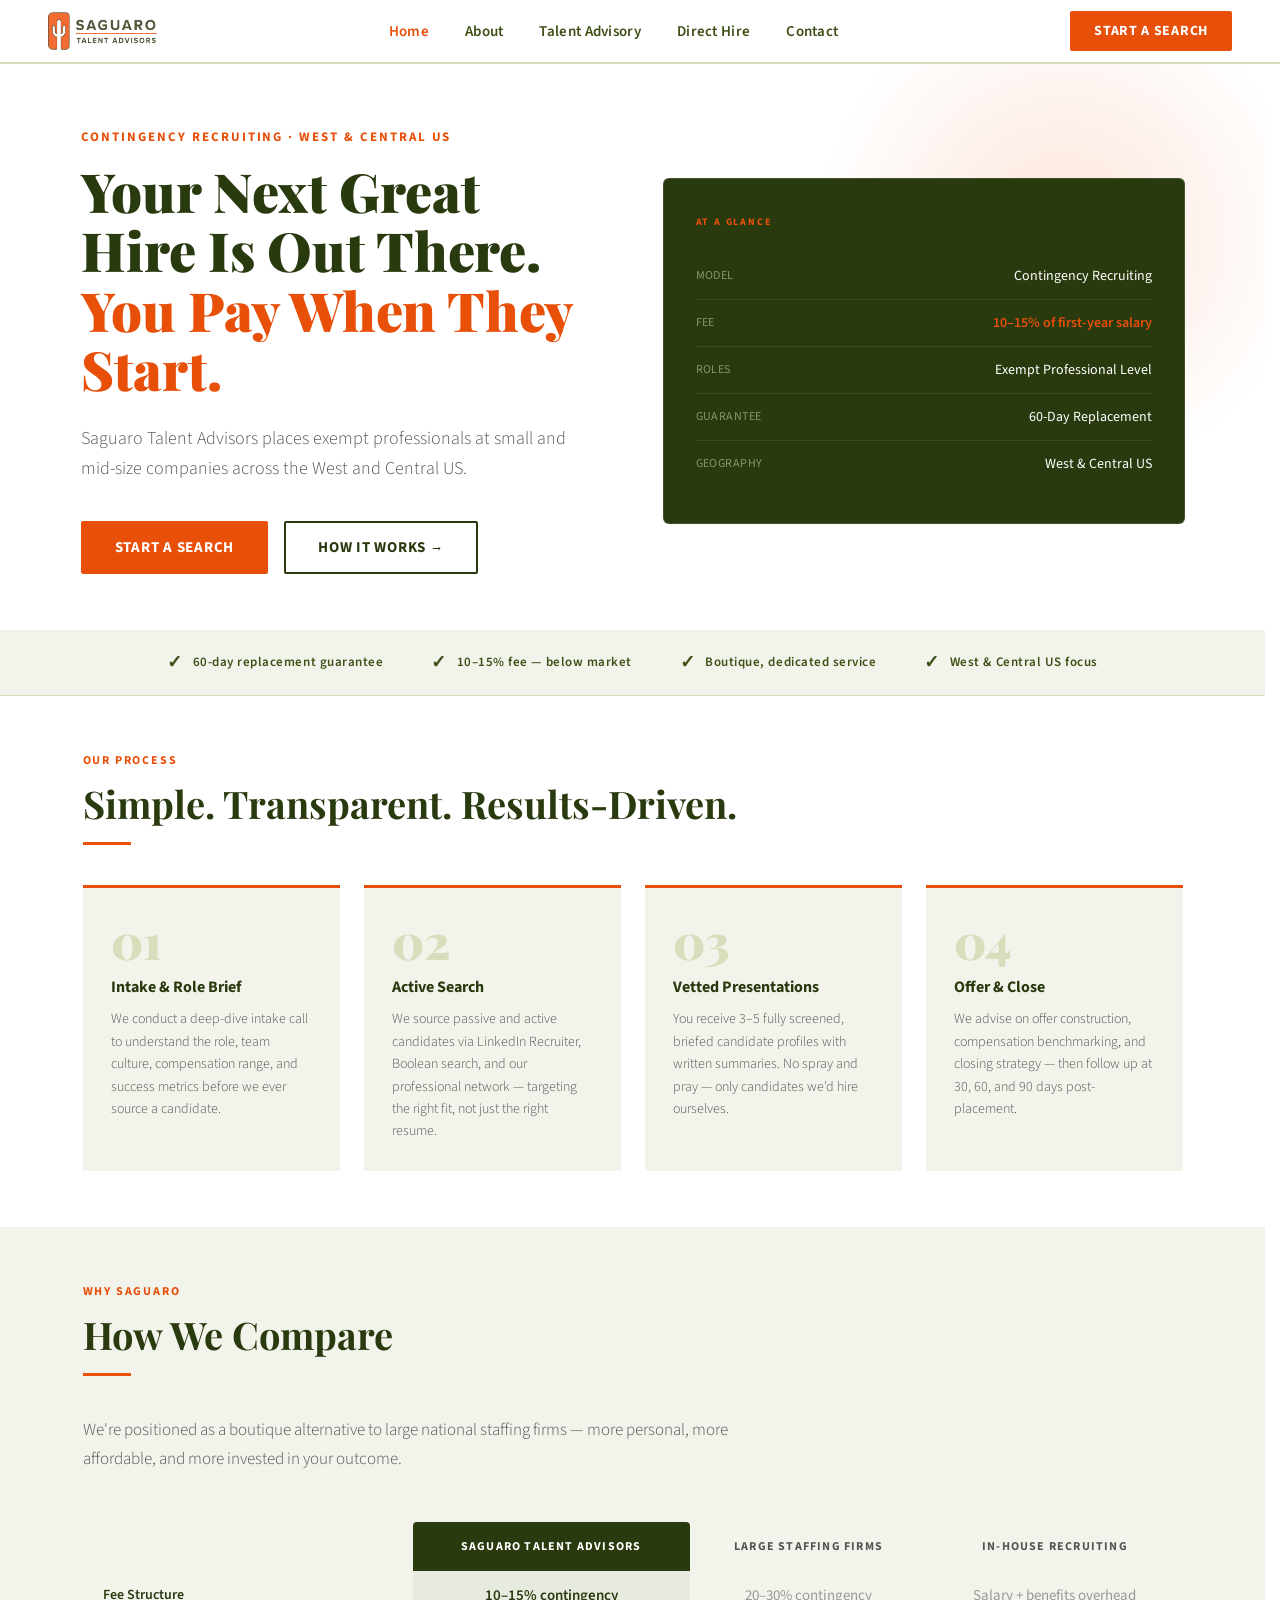
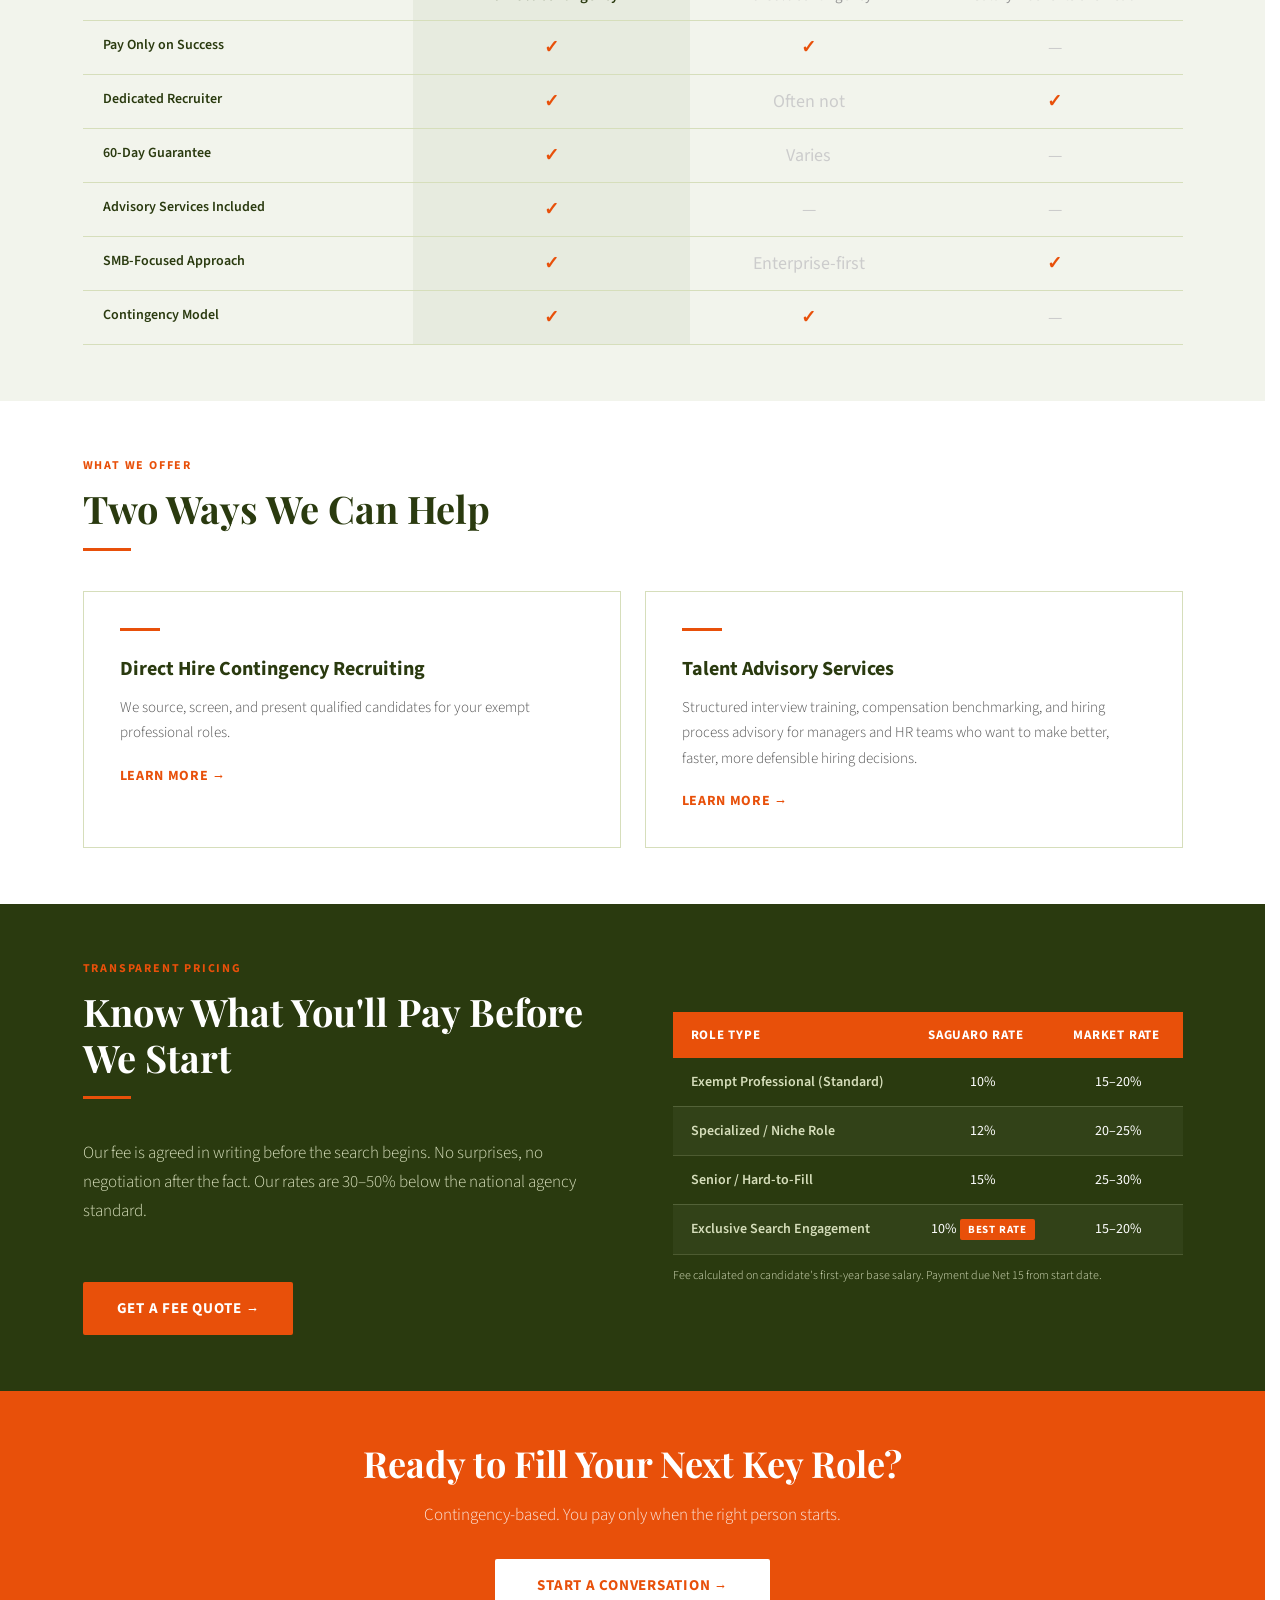
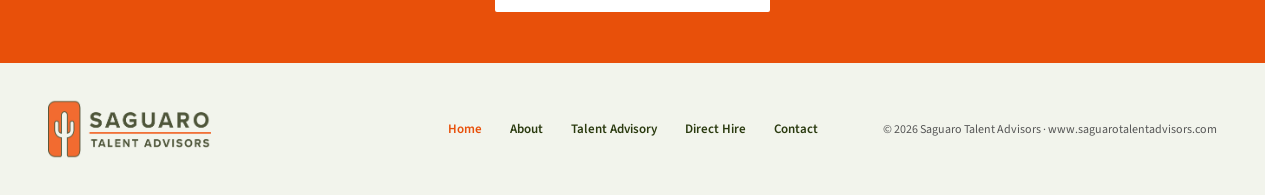
==== index.html @ 8bf767b0 "Round 3: drop contact Website card, remove decorative emoji, centre footer nav, fix CTA vertical cen" ====
<!DOCTYPE html>
<html lang="en">
<head>
<meta charset="UTF-8">
<meta name="viewport" content="width=device-width, initial-scale=1.0">
<title>Saguaro Talent Advisors — Expert Recruiting for Growing Companies</title>
<link rel="preload" href="assets/fonts/263ee033c4d2.woff2" as="font" type="font/woff2" crossorigin>
<link href="assets/fonts/fonts.css" rel="stylesheet">
<style>
  :root {
    --green: #3D5016;
    --dark-green: #2A3A0F;
    --orange: #E8500A;
    --sage: #F2F4EC;
    --mid-sage: #D6DEBB;
    --gray: #555555;
    --light-gray: #f8f8f6;
    --white: #ffffff;
  }
  * { margin: 0; padding: 0; box-sizing: border-box; }
  body { font-family: 'Source Sans 3', 'Source Sans 3 Fallback',sans-serif; color: var(--gray); background: var(--white); }


  /* HERO */
  .hero {
    margin-top: 64px;
    background: var(--white);
    padding: 64px 48px 56px;
    width: 100%;
    display: grid; grid-template-columns: 1fr 1fr; gap: 60px; align-items: center;
    position: relative; overflow: visible; max-width: 1200px; margin-left: auto; margin-right: auto;
  }
  /* full-width wrapper clips the decorative glow at the viewport edge so it can't widen the page */
  .hero-wrap { overflow-x: hidden; overflow-x: clip; }
  .hero::before {
    content: ''; position: absolute; top: -80px; right: -80px;
    width: 500px; height: 500px;
    background: radial-gradient(circle, rgba(232,80,10,0.15) 0%, transparent 70%);
    border-radius: 50%;
  }
  .hero-eyebrow { color: var(--orange); font-size: 13px; font-weight: 700; letter-spacing: 0.15em; text-transform: uppercase; margin-bottom: 16px; }
  .hero h1 { font-family: 'Playfair Display', serif; font-size: 54px; font-weight: 900; color: var(--dark-green); line-height: 1.1; margin-bottom: 24px; }
  .hero h1 span { color: var(--orange); }
  .hero-sub { font-size: 18px; color: var(--gray); line-height: 1.7; margin-bottom: 36px; font-weight: 300; }
  .hero-ctas { display: flex; gap: 16px; flex-wrap: wrap; }

  /* HERO CARD */
  .hero-card {
    background: var(--dark-green); border: 1px solid rgba(214,222,187,0.15);
    border-radius: 6px; padding: 36px 32px; backdrop-filter: blur(4px);
  }
  .hero-card-title { color: var(--orange); font-size: 10px; font-weight: 700; letter-spacing: 0.18em; text-transform: uppercase; margin-bottom: 24px; }
  .stat-row { display: flex; justify-content: space-between; align-items: center; padding: 13px 0; border-bottom: 1px solid rgba(214,222,187,0.1); gap: 16px; }
  .stat-row:last-child { border-bottom: none; }
  .stat-label { color: rgba(214,222,187,0.55); font-size: 12px; font-weight: 400; letter-spacing: 0.04em; text-transform: uppercase; flex-shrink: 0; }
  .stat-value { color: var(--white); font-size: 14px; font-weight: 500; text-align: right; }
  .stat-value.orange { color: var(--orange); font-weight: 600; }

  /* TRUST BAR */
  .trust-bar {
    background: var(--sage); padding: 20px 48px;
    display: flex; align-items: center; justify-content: center; gap: 48px;
    border-bottom: 1px solid var(--mid-sage);
  }
  .trust-item { display: flex; align-items: center; gap: 10px; font-size: 13px; font-weight: 600; color: var(--green); letter-spacing: 0.04em; }
  .trust-icon { font-size: 18px; }

  /* SECTION */
  .section { padding: 56px 48px; width: 100%; }
  .section-inner { max-width: 1100px; margin: 0 auto; }
  .section-eyebrow { color: var(--orange); font-size: 12px; font-weight: 700; letter-spacing: 0.15em; text-transform: uppercase; margin-bottom: 12px; }
  .section-title { font-family: 'Playfair Display', serif; font-size: 38px; font-weight: 700; color: var(--dark-green); margin-bottom: 16px; line-height: 1.2; }
  .section-sub { font-size: 17px; color: var(--gray); line-height: 1.7; max-width: 680px; margin-bottom: 48px; font-weight: 300; }
  .divider { width: 48px; height: 3px; background: var(--orange); margin: 16px 0 40px; }

  /* HOW IT WORKS */
  .steps { display: grid; grid-template-columns: repeat(4, 1fr); gap: 24px; margin-top: 40px; }
  .step { padding: 28px; background: var(--sage); border-top: 3px solid var(--orange); position: relative; }
  .step-num { font-family: 'Playfair Display', serif; font-size: 48px; font-weight: 900; color: var(--mid-sage); line-height: 1; margin-bottom: 12px; }
  .step h3 { font-size: 16px; font-weight: 700; color: var(--dark-green); margin-bottom: 10px; }
  .step p { font-size: 14px; line-height: 1.6; color: var(--gray); font-weight: 300; }

  /* WHY SAGUARO TABLE */
  .compare-section { background: var(--sage); padding: 56px 48px; }
  .compare-wrap { max-width: 1100px; margin: 0 auto; }
  .compare-table { width: 100%; border-collapse: collapse; margin-top: 40px; font-size: 15px; }
  .compare-table th { padding: 16px 20px; text-align: left; font-size: 12px; font-weight: 700; letter-spacing: 0.1em; text-transform: uppercase; }
  .compare-table th:first-child { color: var(--gray); width: 30%; }
  .compare-table th.col-saguaro { background: var(--dark-green); color: var(--white); text-align: center; border-radius: 4px 4px 0 0; }
  .compare-table th.col-other { color: var(--gray); text-align: center; }
  .compare-table td { padding: 14px 20px; border-bottom: 1px solid var(--mid-sage); vertical-align: top; }
  .compare-table td:first-child { font-weight: 600; color: var(--dark-green); font-size: 14px; }
  .compare-table td.col-saguaro { background: rgba(61,80,22,0.06); text-align: center; color: var(--dark-green); font-weight: 600; }
  .compare-table td.col-other { text-align: center; color: #999; }
  .check { color: var(--orange); font-size: 18px; font-weight: 700; }
  .cross { color: #ccc; font-size: 18px; }

  /* SERVICES CARDS */
  .services-grid { display: grid; grid-template-columns: 1fr 1fr; gap: 24px; margin-top: 40px; }
  .service-card { border: 1px solid var(--mid-sage); padding: 36px; transition: all 0.2s; }
  .service-card:hover { border-color: var(--orange); box-shadow: 0 4px 20px rgba(232,80,10,0.08); }
  .service-card::before { content: ''; display: block; width: 40px; height: 3px; background: var(--orange); margin-bottom: 24px; }
  .service-card h3 { font-size: 20px; font-weight: 700; color: var(--dark-green); margin-bottom: 12px; }
  .service-card p { font-size: 15px; line-height: 1.7; font-weight: 300; }
  .service-link { display: inline-block; margin-top: 20px; color: var(--orange); font-weight: 700; font-size: 14px; letter-spacing: 0.05em; text-decoration: none; text-transform: uppercase; }
  .service-link:hover { text-decoration: underline; }

  /* FEE HIGHLIGHT */
  .fee-section { background: var(--dark-green); padding: 56px 48px; }
  .fee-wrap { max-width: 1100px; margin: 0 auto; display: grid; grid-template-columns: 1fr 1fr; gap: 80px; align-items: center; }
  .fee-left .section-title { color: var(--white); }
  .fee-left .section-sub { color: var(--mid-sage); }
  .fee-table { width: 100%; border-collapse: collapse; }
  .fee-table thead tr { background: var(--orange); }
  .fee-table th { padding: 14px 18px; text-align: left; color: white; font-size: 13px; font-weight: 700; letter-spacing: 0.06em; text-transform: uppercase; }
  .fee-table td { padding: 14px 18px; font-size: 14px; border-bottom: 1px solid rgba(214,222,187,0.2); }
  .fee-table tr:nth-child(even) td { background: rgba(255,255,255,0.04); }
  .fee-table td:first-child { color: var(--mid-sage); font-weight: 600; }
  .fee-table td:not(:first-child) { color: var(--white); text-align: center; }
  .fee-tag { display: inline-block; background: var(--orange); color: white; font-size: 11px; font-weight: 700; padding: 3px 8px; border-radius: 2px; letter-spacing: 0.08em; }

  /* TESTIMONIALS */

  /* CTA BAND */
  .cta-band { background: var(--orange); padding: 48px 48px; text-align: center; }
  .cta-band h2 { font-family: 'Playfair Display', serif; font-size: 36px; font-weight: 700; color: white; margin-bottom: 16px; }
  .cta-band p { color: rgba(255,255,255,0.85); font-size: 17px; margin-bottom: 32px; font-weight: 300; }

  /* FOOTER */
  

  @keyframes fadeUp { from { opacity: 0; transform: translateY(20px); } to { opacity: 1; transform: translateY(0); } }
  .hero-content { animation: fadeUp 0.7s ease forwards; }
  .hero-card { animation: fadeUp 0.7s ease 0.2s both; }

  .logo-text { font-family: Playfair Display, serif; font-size: 22px; font-weight: 900; color: var(--dark-green); letter-spacing: 0.08em; display: flex; flex-direction: column; line-height: 1; }
  .logo-sub { font-family: Source Sans 3, sans-serif; font-size: 9px; font-weight: 700; color: var(--orange); letter-spacing: 0.2em; text-transform: uppercase; margin-top: 3px; }

  /* ── MOBILE RESPONSIVE ── */
  @media (max-width: 768px) {

    .page-hero, .hero { padding: 48px 20px; }
    .page-hero-inner, .hero { grid-template-columns: 1fr !important; gap: 36px; }
    .page-hero h1, .hero h1 { font-size: 32px; }
    .page-hero p, .hero-sub { font-size: 15px; }
    .hero-ctas { flex-direction: column; }

    .section { padding: 48px 20px; }
    .two-col { grid-template-columns: 1fr !important; gap: 36px; }
    .section-title { font-size: 26px; }

    .steps { grid-template-columns: 1fr !important; }
    .services-grid { grid-template-columns: 1fr !important; }
    .serve-grid { grid-template-columns: 1fr !important; }
    .need-grid { grid-template-columns: 1fr !important; }
    .faq-grid { grid-template-columns: 1fr !important; }
    .testimonials-grid { grid-template-columns: 1fr !important; }

    .compare-section, .fee-section, .sage-section, .roles-section,
    .guarantee-section, .pricing-section, .faq-strip, .need-us-section,
    .training-section { padding: 48px 20px; }

    .fee-wrap { grid-template-columns: 1fr !important; gap: 36px; }
    .guarantee-inner { grid-template-columns: 1fr !important; gap: 36px; }
    .founder-inner { grid-template-columns: 1fr !important; gap: 36px; }
    .fee-inner, .sage-inner, .roles-inner, .pricing-inner,
    .faq-inner, .need-us-inner, .compare-wrap { padding: 0; }

    .stats-inner { grid-template-columns: 1fr 1fr !important; gap: 24px; }
    .stat-num { font-size: 36px; }

    .compare-table, .fee-table, .geo-table, .roles-table,
    .training-table, .pricing-table { font-size: 13px; }
    .compare-table th, .compare-table td,
    .fee-table th, .fee-table td,
    .geo-table th, .geo-table td,
    .roles-table th, .roles-table td,
    .training-table th, .training-table td,
    .pricing-table th, .pricing-table td { padding: 10px 12px; }

    .calc-box { grid-template-columns: 1fr !important; gap: 16px; text-align: center; }
    .process { display: block; }
    .process-step { grid-template-columns: 48px 1fr; gap: 16px; }

    .hero-card { margin-top: 0; }
    .stat-row { flex-direction: column; gap: 4px; }
    .stat-value { text-align: left !important; max-width: 100% !important; }

    .contact-section { grid-template-columns: 1fr !important; gap: 48px; padding: 48px 20px; }
    .form-row { grid-template-columns: 1fr !important; gap: 0; }

    .trust-bar { flex-wrap: wrap; gap: 16px; padding: 16px 20px; justify-content: flex-start; }
    .trust-item { font-size: 12px; }

    .cta-band { padding: 48px 20px; }
    .cta-band h2 { font-size: 26px; }


    .hero-checklist { margin-top: 8px; }
    .hero-services { margin-top: 8px; }

    .page-hero-inner { grid-template-columns: 1fr; }
  }

  @media (max-width: 480px) {
    .page-hero h1, .hero h1 { font-size: 26px; }
    .section-title { font-size: 22px; }
    .stats-inner { grid-template-columns: 1fr !important; }
    .compare-table thead { display: none; }
    .compare-table td { display: block; padding: 8px 12px; }
    .compare-table tr { border-bottom: 2px solid var(--mid-sage); margin-bottom: 8px; display: block; }
  }



</style>
<link href="assets/nav.css" rel="stylesheet">
<link href="assets/site.css" rel="stylesheet">
</head>
<body>

<nav>
  <div class="nav-logo"><img src="assets/img/logo.png" alt="Saguaro Talent Advisors"></div>
  <button class="nav-hamburger" id="navToggle" aria-label="Toggle menu">
    <span></span><span></span><span></span>
  </button>
  <ul class="nav-links">
    <li><a href='./' aria-current="page">Home</a></li>
    <li><a href='about/'>About</a></li>
    <li><a href='advisory/'>Talent Advisory</a></li>
    <li><a href='hiring/'>Direct Hire</a></li>
    <li><a href='contact/'>Contact</a></li>
  </ul>
  <a class='nav-cta' href='contact/'>Start a Search</a>
</nav>

<!-- HERO -->
<div class="hero-wrap">
<section class="hero">
  <div class="hero-content">
    <div class="hero-eyebrow">Contingency Recruiting · West & Central US</div>
    <h1>Your Next Great Hire Is Out There. <span>You Pay When They Start.</span></h1>
    <p class="hero-sub">Saguaro Talent Advisors places exempt professionals at small and mid-size companies across the West and Central US.</p>
    <div class="hero-ctas">
      <a class='btn-primary' href='contact/'>Start a Search</a>
      <a class='btn-secondary' href='hiring/'>How It Works →</a>
    </div>
  </div>
  <div class="hero-card">
    <div class="hero-card-title">At a Glance</div>
    <div class="stat-row"><span class="stat-label">Model</span><span class="stat-value">Contingency Recruiting</span></div>
    <div class="stat-row"><span class="stat-label">Fee</span><span class="stat-value orange">10–15% of first-year salary</span></div>
    <div class="stat-row"><span class="stat-label">Roles</span><span class="stat-value">Exempt Professional Level</span></div>
    <div class="stat-row"><span class="stat-label">Guarantee</span><span class="stat-value">60-Day Replacement</span></div>
    <div class="stat-row"><span class="stat-label">Geography</span><span class="stat-value">West & Central US</span></div>
  </div>
</section>
</div>

<!-- TRUST BAR -->
<div class="trust-bar">
  <div class="trust-item"><span class="trust-icon">✓</span> 60-day replacement guarantee</div>
  <div class="trust-item"><span class="trust-icon">✓</span> 10–15% fee — below market</div>
  <div class="trust-item"><span class="trust-icon">✓</span> Boutique, dedicated service</div>
  <div class="trust-item"><span class="trust-icon">✓</span> West & Central US focus</div>
</div>


<!-- HOW IT WORKS -->
<div style="background: var(--white);">
  <div class="section">
    <div class="section-inner">
    <div class="section-eyebrow">Our Process</div>
    <div class="section-title">Simple. Transparent. Results-Driven.</div>
    <div class="divider"></div>
    <div class="steps">
      <div class="step"><div class="step-num">01</div><h3>Intake & Role Brief</h3><p>We conduct a deep-dive intake call to understand the role, team culture, compensation range, and success metrics before we ever source a candidate.</p></div>
      <div class="step"><div class="step-num">02</div><h3>Active Search</h3><p>We source passive and active candidates via LinkedIn Recruiter, Boolean search, and our professional network — targeting the right fit, not just the right resume.</p></div>
      <div class="step"><div class="step-num">03</div><h3>Vetted Presentations</h3><p>You receive 3–5 fully screened, briefed candidate profiles with written summaries. No spray and pray — only candidates we'd hire ourselves.</p></div>
      <div class="step"><div class="step-num">04</div><h3>Offer & Close</h3><p>We advise on offer construction, compensation benchmarking, and closing strategy — then follow up at 30, 60, and 90 days post-placement.</p></div>
    </div>
    </div>
  </div>
</div>

<!-- COMPARE TABLE -->
<div class="compare-section">
  <div class="compare-wrap">
    <div class="section-eyebrow">Why Saguaro</div>
    <div class="section-title">How We Compare</div>
    <div class="divider"></div>
    <p class="section-sub">We're positioned as a boutique alternative to large national staffing firms — more personal, more affordable, and more invested in your outcome.</p>
    <table class="compare-table">
      <thead>
        <tr>
          <th></th>
          <th class="col-saguaro">Saguaro Talent Advisors</th>
          <th class="col-other">Large Staffing Firms</th>
          <th class="col-other">In-House Recruiting</th>
        </tr>
      </thead>
      <tbody>
        <tr><td>Fee Structure</td><td class="col-saguaro">10–15% contingency</td><td class="col-other">20–30% contingency</td><td class="col-other">Salary + benefits overhead</td></tr>
        <tr><td>Pay Only on Success</td><td class="col-saguaro"><span class="check">✓</span></td><td class="col-other"><span class="check">✓</span></td><td class="col-other"><span class="cross">—</span></td></tr>
        <tr><td>Dedicated Recruiter</td><td class="col-saguaro"><span class="check">✓</span></td><td class="col-other"><span class="cross">Often not</span></td><td class="col-other"><span class="check">✓</span></td></tr>
        <tr><td>60-Day Guarantee</td><td class="col-saguaro"><span class="check">✓</span></td><td class="col-other"><span class="cross">Varies</span></td><td class="col-other"><span class="cross">—</span></td></tr>
        <tr><td>Advisory Services Included</td><td class="col-saguaro"><span class="check">✓</span></td><td class="col-other"><span class="cross">—</span></td><td class="col-other"><span class="cross">—</span></td></tr>
        <tr><td>SMB-Focused Approach</td><td class="col-saguaro"><span class="check">✓</span></td><td class="col-other"><span class="cross">Enterprise-first</span></td><td class="col-other"><span class="check">✓</span></td></tr>
        <tr><td>Contingency Model</td><td class="col-saguaro"><span class="check">✓</span></td><td class="col-other"><span class="check">✓</span></td><td class="col-other"><span class="cross">—</span></td></tr>
      </tbody>
    </table>
  </div>
</div>

<!-- SERVICES -->
<div style="background: var(--white);">
  <div class="section">
    <div class="section-inner">
    <div class="section-eyebrow">What We Offer</div>
    <div class="section-title">Two Ways We Can Help</div>
    <div class="divider"></div>
    <div class="services-grid">
      <div class="service-card">
        <h3>Direct Hire Contingency Recruiting</h3>
        <p>We source, screen, and present qualified candidates for your exempt professional roles.</p>
        <a class='service-link' href='hiring/'>Learn More →</a>
      </div>
      <div class="service-card">
        <h3>Talent Advisory Services</h3>
        <p>Structured interview training, compensation benchmarking, and hiring process advisory for managers and HR teams who want to make better, faster, more defensible hiring decisions.</p>
        <a class='service-link' href='advisory/'>Learn More →</a>
      </div>
    </div>
    </div>
  </div>
</div>

<!-- FEE TABLE -->
<div class="fee-section">
  <div class="fee-wrap">
    <div class="fee-left">
      <div class="section-eyebrow" style="color:var(--orange)">Transparent Pricing</div>
      <div class="section-title">Know What You'll Pay Before We Start</div>
      <div class="divider"></div>
      <p class="section-sub">Our fee is agreed in writing before the search begins. No surprises, no negotiation after the fact. Our rates are 30–50% below the national agency standard.</p>
      <a class='btn-primary' href='contact/' style='margin-top:8px'>Get a Fee Quote →</a>
    </div>
    <div>
      <table class="fee-table">
        <thead>
          <tr><th>Role Type</th><th>Saguaro Rate</th><th>Market Rate</th></tr>
        </thead>
        <tbody>
          <tr><td>Exempt Professional (Standard)</td><td>10%</td><td>15–20%</td></tr>
          <tr><td>Specialized / Niche Role</td><td>12%</td><td>20–25%</td></tr>
          <tr><td>Senior / Hard-to-Fill</td><td>15%</td><td>25–30%</td></tr>
          <tr><td>Exclusive Search Engagement</td><td>10% <span class="fee-tag">BEST RATE</span></td><td>15–20%</td></tr>
        </tbody>
      </table>
      <p style="color:var(--mid-sage); font-size:12px; margin-top:12px; font-weight:300;">Fee calculated on candidate's first-year base salary. Payment due Net 15 from start date.</p>
    </div>
  </div>
</div>


  </div>
</div>

<!-- CTA BAND -->
<div class="cta-band">
  <h2>Ready to Fill Your Next Key Role?</h2>
  <p>Contingency-based. You pay only when the right person starts.</p>
  <a class='btn-white' href='contact/'>Start a Conversation →</a>
</div>

<!-- FOOTER -->
<footer>
  <div class="footer-logo"><img src="assets/img/logo.png" alt="Saguaro Talent Advisors" width="163" height="60"></div>
  <div class="footer-links"><a href='' aria-current='page'>Home</a><a href='about/'>About</a><a href='advisory/'>Talent Advisory</a><a href='hiring/'>Direct Hire</a><a href='contact/'>Contact</a></div>
  <div class="footer-copy">© 2026 Saguaro Talent Advisors · www.saguarotalentadvisors.com</div>
</footer>


<script>
  const toggle = document.getElementById('navToggle');
  const links = document.querySelector('.nav-links');
  if (toggle && links) {
    toggle.addEventListener('click', () => {
      toggle.classList.toggle('open');
      links.classList.toggle('open');
      document.body.style.overflow = links.classList.contains('open') ? 'hidden' : '';
    });
    links.querySelectorAll('a').forEach(a => {
      a.addEventListener('click', () => {
        toggle.classList.remove('open');
        links.classList.remove('open');
        document.body.style.overflow = '';
      });
    });
  }
</script>

</body>
</html>
---- assets/fonts/fonts.css ----
/* Self-hosted Google Fonts: Playfair Display & Source Sans 3 (SIL Open Font License 1.1) */
/* cyrillic */
@font-face {
  font-family: 'Playfair Display';
  font-style: normal;
  font-weight: 400;
  font-display: swap;
  src: url(64b566ad864f.woff2) format('woff2');
  unicode-range: U+0301, U+0400-045F, U+0490-0491, U+04B0-04B1, U+2116;
}
/* vietnamese */
@font-face {
  font-family: 'Playfair Display';
  font-style: normal;
  font-weight: 400;
  font-display: swap;
  src: url(2ac5e2f25b27.woff2) format('woff2');
  unicode-range: U+0102-0103, U+0110-0111, U+0128-0129, U+0168-0169, U+01A0-01A1, U+01AF-01B0, U+0300-0301, U+0303-0304, U+0308-0309, U+0323, U+0329, U+1EA0-1EF9, U+20AB;
}
/* latin-ext */
@font-face {
  font-family: 'Playfair Display';
  font-style: normal;
  font-weight: 400;
  font-display: swap;
  src: url(4136269b36a2.woff2) format('woff2');
  unicode-range: U+0100-02BA, U+02BD-02C5, U+02C7-02CC, U+02CE-02D7, U+02DD-02FF, U+0304, U+0308, U+0329, U+1D00-1DBF, U+1E00-1E9F, U+1EF2-1EFF, U+2020, U+20A0-20AB, U+20AD-20C4, U+2113, U+2C60-2C7F, U+A720-A7FF;
}
/* latin */
@font-face {
  font-family: 'Playfair Display';
  font-style: normal;
  font-weight: 400;
  font-display: swap;
  src: url(48d1e9cdfb4d.woff2) format('woff2');
  unicode-range: U+0000-00FF, U+0131, U+0152-0153, U+02BB-02BC, U+02C6, U+02DA, U+02DC, U+0304, U+0308, U+0329, U+2000-206F, U+20AC, U+2122, U+2191, U+2193, U+2212, U+2215, U+FEFF, U+FFFD;
}
/* cyrillic */
@font-face {
  font-family: 'Playfair Display';
  font-style: normal;
  font-weight: 700;
  font-display: swap;
  src: url(64b566ad864f.woff2) format('woff2');
  unicode-range: U+0301, U+0400-045F, U+0490-0491, U+04B0-04B1, U+2116;
}
/* vietnamese */
@font-face {
  font-family: 'Playfair Display';
  font-style: normal;
  font-weight: 700;
  font-display: swap;
  src: url(2ac5e2f25b27.woff2) format('woff2');
  unicode-range: U+0102-0103, U+0110-0111, U+0128-0129, U+0168-0169, U+01A0-01A1, U+01AF-01B0, U+0300-0301, U+0303-0304, U+0308-0309, U+0323, U+0329, U+1EA0-1EF9, U+20AB;
}
/* latin-ext */
@font-face {
  font-family: 'Playfair Display';
  font-style: normal;
  font-weight: 700;
  font-display: swap;
  src: url(4136269b36a2.woff2) format('woff2');
  unicode-range: U+0100-02BA, U+02BD-02C5, U+02C7-02CC, U+02CE-02D7, U+02DD-02FF, U+0304, U+0308, U+0329, U+1D00-1DBF, U+1E00-1E9F, U+1EF2-1EFF, U+2020, U+20A0-20AB, U+20AD-20C4, U+2113, U+2C60-2C7F, U+A720-A7FF;
}
/* latin */
@font-face {
  font-family: 'Playfair Display';
  font-style: normal;
  font-weight: 700;
  font-display: swap;
  src: url(48d1e9cdfb4d.woff2) format('woff2');
  unicode-range: U+0000-00FF, U+0131, U+0152-0153, U+02BB-02BC, U+02C6, U+02DA, U+02DC, U+0304, U+0308, U+0329, U+2000-206F, U+20AC, U+2122, U+2191, U+2193, U+2212, U+2215, U+FEFF, U+FFFD;
}
/* cyrillic */
@font-face {
  font-family: 'Playfair Display';
  font-style: normal;
  font-weight: 900;
  font-display: swap;
  src: url(64b566ad864f.woff2) format('woff2');
  unicode-range: U+0301, U+0400-045F, U+0490-0491, U+04B0-04B1, U+2116;
}
/* vietnamese */
@font-face {
  font-family: 'Playfair Display';
  font-style: normal;
  font-weight: 900;
  font-display: swap;
  src: url(2ac5e2f25b27.woff2) format('woff2');
  unicode-range: U+0102-0103, U+0110-0111, U+0128-0129, U+0168-0169, U+01A0-01A1, U+01AF-01B0, U+0300-0301, U+0303-0304, U+0308-0309, U+0323, U+0329, U+1EA0-1EF9, U+20AB;
}
/* latin-ext */
@font-face {
  font-family: 'Playfair Display';
  font-style: normal;
  font-weight: 900;
  font-display: swap;
  src: url(4136269b36a2.woff2) format('woff2');
  unicode-range: U+0100-02BA, U+02BD-02C5, U+02C7-02CC, U+02CE-02D7, U+02DD-02FF, U+0304, U+0308, U+0329, U+1D00-1DBF, U+1E00-1E9F, U+1EF2-1EFF, U+2020, U+20A0-20AB, U+20AD-20C4, U+2113, U+2C60-2C7F, U+A720-A7FF;
}
/* latin */
@font-face {
  font-family: 'Playfair Display';
  font-style: normal;
  font-weight: 900;
  font-display: swap;
  src: url(48d1e9cdfb4d.woff2) format('woff2');
  unicode-range: U+0000-00FF, U+0131, U+0152-0153, U+02BB-02BC, U+02C6, U+02DA, U+02DC, U+0304, U+0308, U+0329, U+2000-206F, U+20AC, U+2122, U+2191, U+2193, U+2212, U+2215, U+FEFF, U+FFFD;
}
/* cyrillic-ext */
@font-face {
  font-family: 'Source Sans 3';
  font-style: normal;
  font-weight: 300;
  font-display: swap;
  src: url(87da16d0e196.woff2) format('woff2');
  unicode-range: U+0460-052F, U+1C80-1C8A, U+20B4, U+2DE0-2DFF, U+A640-A69F, U+FE2E-FE2F;
}
/* cyrillic */
@font-face {
  font-family: 'Source Sans 3';
  font-style: normal;
  font-weight: 300;
  font-display: swap;
  src: url(a0d531f04a40.woff2) format('woff2');
  unicode-range: U+0301, U+0400-045F, U+0490-0491, U+04B0-04B1, U+2116;
}
/* greek-ext */
@font-face {
  font-family: 'Source Sans 3';
  font-style: normal;
  font-weight: 300;
  font-display: swap;
  src: url(27d1c4d94bc5.woff2) format('woff2');
  unicode-range: U+1F00-1FFF;
}
/* greek */
@font-face {
  font-family: 'Source Sans 3';
  font-style: normal;
  font-weight: 300;
  font-display: swap;
  src: url(53bf401ae196.woff2) format('woff2');
  unicode-range: U+0370-0377, U+037A-037F, U+0384-038A, U+038C, U+038E-03A1, U+03A3-03FF;
}
/* vietnamese */
@font-face {
  font-family: 'Source Sans 3';
  font-style: normal;
  font-weight: 300;
  font-display: swap;
  src: url(62a59df6e6df.woff2) format('woff2');
  unicode-range: U+0102-0103, U+0110-0111, U+0128-0129, U+0168-0169, U+01A0-01A1, U+01AF-01B0, U+0300-0301, U+0303-0304, U+0308-0309, U+0323, U+0329, U+1EA0-1EF9, U+20AB;
}
/* latin-ext */
@font-face {
  font-family: 'Source Sans 3';
  font-style: normal;
  font-weight: 300;
  font-display: swap;
  src: url(7ee8efc7aedc.woff2) format('woff2');
  unicode-range: U+0100-02BA, U+02BD-02C5, U+02C7-02CC, U+02CE-02D7, U+02DD-02FF, U+0304, U+0308, U+0329, U+1D00-1DBF, U+1E00-1E9F, U+1EF2-1EFF, U+2020, U+20A0-20AB, U+20AD-20C4, U+2113, U+2C60-2C7F, U+A720-A7FF;
}
/* latin */
@font-face {
  font-family: 'Source Sans 3';
  font-style: normal;
  font-weight: 300;
  font-display: swap;
  src: url(263ee033c4d2.woff2) format('woff2');
  unicode-range: U+0000-00FF, U+0131, U+0152-0153, U+02BB-02BC, U+02C6, U+02DA, U+02DC, U+0304, U+0308, U+0329, U+2000-206F, U+20AC, U+2122, U+2191, U+2193, U+2212, U+2215, U+FEFF, U+FFFD;
}
/* cyrillic-ext */
@font-face {
  font-family: 'Source Sans 3';
  font-style: normal;
  font-weight: 400;
  font-display: swap;
  src: url(87da16d0e196.woff2) format('woff2');
  unicode-range: U+0460-052F, U+1C80-1C8A, U+20B4, U+2DE0-2DFF, U+A640-A69F, U+FE2E-FE2F;
}
/* cyrillic */
@font-face {
  font-family: 'Source Sans 3';
  font-style: normal;
  font-weight: 400;
  font-display: swap;
  src: url(a0d531f04a40.woff2) format('woff2');
  unicode-range: U+0301, U+0400-045F, U+0490-0491, U+04B0-04B1, U+2116;
}
/* greek-ext */
@font-face {
  font-family: 'Source Sans 3';
  font-style: normal;
  font-weight: 400;
  font-display: swap;
  src: url(27d1c4d94bc5.woff2) format('woff2');
  unicode-range: U+1F00-1FFF;
}
/* greek */
@font-face {
  font-family: 'Source Sans 3';
  font-style: normal;
  font-weight: 400;
  font-display: swap;
  src: url(53bf401ae196.woff2) format('woff2');
  unicode-range: U+0370-0377, U+037A-037F, U+0384-038A, U+038C, U+038E-03A1, U+03A3-03FF;
}
/* vietnamese */
@font-face {
  font-family: 'Source Sans 3';
  font-style: normal;
  font-weight: 400;
  font-display: swap;
  src: url(62a59df6e6df.woff2) format('woff2');
  unicode-range: U+0102-0103, U+0110-0111, U+0128-0129, U+0168-0169, U+01A0-01A1, U+01AF-01B0, U+0300-0301, U+0303-0304, U+0308-0309, U+0323, U+0329, U+1EA0-1EF9, U+20AB;
}
/* latin-ext */
@font-face {
  font-family: 'Source Sans 3';
  font-style: normal;
  font-weight: 400;
  font-display: swap;
  src: url(7ee8efc7aedc.woff2) format('woff2');
  unicode-range: U+0100-02BA, U+02BD-02C5, U+02C7-02CC, U+02CE-02D7, U+02DD-02FF, U+0304, U+0308, U+0329, U+1D00-1DBF, U+1E00-1E9F, U+1EF2-1EFF, U+2020, U+20A0-20AB, U+20AD-20C4, U+2113, U+2C60-2C7F, U+A720-A7FF;
}
/* latin */
@font-face {
  font-family: 'Source Sans 3';
  font-style: normal;
  font-weight: 400;
  font-display: swap;
  src: url(263ee033c4d2.woff2) format('woff2');
  unicode-range: U+0000-00FF, U+0131, U+0152-0153, U+02BB-02BC, U+02C6, U+02DA, U+02DC, U+0304, U+0308, U+0329, U+2000-206F, U+20AC, U+2122, U+2191, U+2193, U+2212, U+2215, U+FEFF, U+FFFD;
}
/* cyrillic-ext */
@font-face {
  font-family: 'Source Sans 3';
  font-style: normal;
  font-weight: 600;
  font-display: swap;
  src: url(87da16d0e196.woff2) format('woff2');
  unicode-range: U+0460-052F, U+1C80-1C8A, U+20B4, U+2DE0-2DFF, U+A640-A69F, U+FE2E-FE2F;
}
/* cyrillic */
@font-face {
  font-family: 'Source Sans 3';
  font-style: normal;
  font-weight: 600;
  font-display: swap;
  src: url(a0d531f04a40.woff2) format('woff2');
  unicode-range: U+0301, U+0400-045F, U+0490-0491, U+04B0-04B1, U+2116;
}
/* greek-ext */
@font-face {
  font-family: 'Source Sans 3';
  font-style: normal;
  font-weight: 600;
  font-display: swap;
  src: url(27d1c4d94bc5.woff2) format('woff2');
  unicode-range: U+1F00-1FFF;
}
/* greek */
@font-face {
  font-family: 'Source Sans 3';
  font-style: normal;
  font-weight: 600;
  font-display: swap;
  src: url(53bf401ae196.woff2) format('woff2');
  unicode-range: U+0370-0377, U+037A-037F, U+0384-038A, U+038C, U+038E-03A1, U+03A3-03FF;
}
/* vietnamese */
@font-face {
  font-family: 'Source Sans 3';
  font-style: normal;
  font-weight: 600;
  font-display: swap;
  src: url(62a59df6e6df.woff2) format('woff2');
  unicode-range: U+0102-0103, U+0110-0111, U+0128-0129, U+0168-0169, U+01A0-01A1, U+01AF-01B0, U+0300-0301, U+0303-0304, U+0308-0309, U+0323, U+0329, U+1EA0-1EF9, U+20AB;
}
/* latin-ext */
@font-face {
  font-family: 'Source Sans 3';
  font-style: normal;
  font-weight: 600;
  font-display: swap;
  src: url(7ee8efc7aedc.woff2) format('woff2');
  unicode-range: U+0100-02BA, U+02BD-02C5, U+02C7-02CC, U+02CE-02D7, U+02DD-02FF, U+0304, U+0308, U+0329, U+1D00-1DBF, U+1E00-1E9F, U+1EF2-1EFF, U+2020, U+20A0-20AB, U+20AD-20C4, U+2113, U+2C60-2C7F, U+A720-A7FF;
}
/* latin */
@font-face {
  font-family: 'Source Sans 3';
  font-style: normal;
  font-weight: 600;
  font-display: swap;
  src: url(263ee033c4d2.woff2) format('woff2');
  unicode-range: U+0000-00FF, U+0131, U+0152-0153, U+02BB-02BC, U+02C6, U+02DA, U+02DC, U+0304, U+0308, U+0329, U+2000-206F, U+20AC, U+2122, U+2191, U+2193, U+2212, U+2215, U+FEFF, U+FFFD;
}
/* cyrillic-ext */
@font-face {
  font-family: 'Source Sans 3';
  font-style: normal;
  font-weight: 700;
  font-display: swap;
  src: url(87da16d0e196.woff2) format('woff2');
  unicode-range: U+0460-052F, U+1C80-1C8A, U+20B4, U+2DE0-2DFF, U+A640-A69F, U+FE2E-FE2F;
}
/* cyrillic */
@font-face {
  font-family: 'Source Sans 3';
  font-style: normal;
  font-weight: 700;
  font-display: swap;
  src: url(a0d531f04a40.woff2) format('woff2');
  unicode-range: U+0301, U+0400-045F, U+0490-0491, U+04B0-04B1, U+2116;
}
/* greek-ext */
@font-face {
  font-family: 'Source Sans 3';
  font-style: normal;
  font-weight: 700;
  font-display: swap;
  src: url(27d1c4d94bc5.woff2) format('woff2');
  unicode-range: U+1F00-1FFF;
}
/* greek */
@font-face {
  font-family: 'Source Sans 3';
  font-style: normal;
  font-weight: 700;
  font-display: swap;
  src: url(53bf401ae196.woff2) format('woff2');
  unicode-range: U+0370-0377, U+037A-037F, U+0384-038A, U+038C, U+038E-03A1, U+03A3-03FF;
}
/* vietnamese */
@font-face {
  font-family: 'Source Sans 3';
  font-style: normal;
  font-weight: 700;
  font-display: swap;
  src: url(62a59df6e6df.woff2) format('woff2');
  unicode-range: U+0102-0103, U+0110-0111, U+0128-0129, U+0168-0169, U+01A0-01A1, U+01AF-01B0, U+0300-0301, U+0303-0304, U+0308-0309, U+0323, U+0329, U+1EA0-1EF9, U+20AB;
}
/* latin-ext */
@font-face {
  font-family: 'Source Sans 3';
  font-style: normal;
  font-weight: 700;
  font-display: swap;
  src: url(7ee8efc7aedc.woff2) format('woff2');
  unicode-range: U+0100-02BA, U+02BD-02C5, U+02C7-02CC, U+02CE-02D7, U+02DD-02FF, U+0304, U+0308, U+0329, U+1D00-1DBF, U+1E00-1E9F, U+1EF2-1EFF, U+2020, U+20A0-20AB, U+20AD-20C4, U+2113, U+2C60-2C7F, U+A720-A7FF;
}
/* latin */
@font-face {
  font-family: 'Source Sans 3';
  font-style: normal;
  font-weight: 700;
  font-display: swap;
  src: url(263ee033c4d2.woff2) format('woff2');
  unicode-range: U+0000-00FF, U+0131, U+0152-0153, U+02BB-02BC, U+02C6, U+02DA, U+02DC, U+0304, U+0308, U+0329, U+2000-206F, U+20AC, U+2122, U+2191, U+2193, U+2212, U+2215, U+FEFF, U+FFFD;
}

/* Metric-matched fallback for Source Sans 3: while the web font is loading
   (font-display: swap), text renders in Arial scaled to Source Sans 3's width
   and line height, so nothing shifts when the real font swaps in. */
@font-face {
  font-family: 'Source Sans 3 Fallback';
  font-weight: 100 500;
  src: local('Arial'), local('ArialMT'), local('Liberation Sans'), local('Arimo'), local('Helvetica');
  size-adjust: 90.6%;
  ascent-override: 113%;
  descent-override: 44.2%;
  line-gap-override: 0%;
}
@font-face {
  font-family: 'Source Sans 3 Fallback';
  font-weight: 600 900;
  src: local('Arial Bold'), local('Arial-BoldMT'), local('Liberation Sans Bold'), local('LiberationSans-Bold'), local('Arimo Bold'), local('Arimo-Bold'), local('Helvetica Bold');
  size-adjust: 89.7%;
  ascent-override: 114.2%;
  descent-override: 44.6%;
  line-gap-override: 0%;
}
---- assets/nav.css ----
/* Shared site header. Every page links this file and uses the same <nav> markup,
   so the header looks and measures the same everywhere. */

/* Always reserve the scrollbar's space so the viewport (and the fixed nav) never
   changes width between pages or when the mobile menu locks scrolling. */
html { scrollbar-gutter: stable; }

nav {
  position: fixed; top: 0; left: 0; right: 0; z-index: 100;
  background: var(--white); border-bottom: 2px solid var(--mid-sage);
  display: flex; align-items: center; justify-content: space-between;
  padding: 0 48px; height: 64px;
  font-family: 'Source Sans 3', 'Source Sans 3 Fallback', sans-serif;
}
/* display:block so the logo's position doesn't depend on the text font's line metrics */
.nav-logo img { display: block; height: 40px; width: auto; }
.nav-links { display: flex; gap: 36px; list-style: none; }
.nav-links a { text-decoration: none; color: var(--green); font-weight: 600; font-size: 15px; letter-spacing: 0.02em; white-space: nowrap; transition: color 0.2s; }
.nav-links a:hover,
.nav-links a[aria-current="page"] { color: var(--orange); }
.nav-cta { display: inline-flex; align-items: center; justify-content: center; line-height: 20px; background: var(--orange); color: white; padding: 10px 24px; border-radius: 2px; font-weight: 700; font-size: 14px; letter-spacing: 0.05em; text-transform: uppercase; text-decoration: none; white-space: nowrap; transition: background 0.2s; }
.nav-cta:hover { background: var(--green); color: white; }

/* ── HAMBURGER MENU ── */
.nav-hamburger {
  display: none;
  flex-direction: column;
  justify-content: center;
  gap: 5px;
  cursor: pointer;
  padding: 8px;
  border: none;
  background: none;
  z-index: 1001;
}
.nav-hamburger span {
  display: block;
  width: 24px;
  height: 2px;
  background: var(--dark-green);
  border-radius: 2px;
  transition: all 0.3s ease;
}
.nav-hamburger.open span:nth-child(1) { transform: translateY(7px) rotate(45deg); }
.nav-hamburger.open span:nth-child(2) { opacity: 0; }
.nav-hamburger.open span:nth-child(3) { transform: translateY(-7px) rotate(-45deg); }

/* The 5 links + CTA need ~830px, so switch to the menu below 900px instead of
   letting the links squeeze and wrap. */
@media (max-width: 900px) {
  .nav-hamburger { display: flex; }
  nav .nav-links {
    display: none;
    position: fixed;
    top: 0;
    left: 0;
    right: 0;
    bottom: 0;
    background: var(--sage);
    flex-direction: column;
    align-items: center;
    justify-content: center;
    gap: 36px;
    z-index: 999;
    list-style: none;
    padding: 0;
    margin: 0;
  }
  nav .nav-links.open { display: flex; }
  nav .nav-links a { font-size: 22px; font-weight: 700; color: var(--dark-green); }
  nav .nav-links a[aria-current="page"] { color: var(--orange); }
  nav .nav-cta { display: none; }
}

@media (max-width: 768px) {
  nav { padding: 0 20px; height: 56px; }
}
---- assets/site.css ----
/* Shared buttons + footer. Linked after nav.css on every page so all pages
   use one definition instead of per-page copies. */

/* ── CTA BUTTONS ──
   inline-flex + align-items:center keeps the label centred even when a flex
   parent stretches the button (the Home hero row did this: the primary button
   was stretched to the bordered secondary's height with its text stuck at the top).
   A 2px border on every variant (transparent where unused) and an explicit
   line-height give every button the same 53px height on every page. */
.btn-primary, .btn-secondary, .btn-orange, .btn-white, .btn-submit {
  display: inline-flex; align-items: center; justify-content: center;
  box-sizing: border-box;
  padding: 14px 32px;
  border: 2px solid transparent; border-radius: 2px;
  font-family: 'Source Sans 3', 'Source Sans 3 Fallback', sans-serif;
  font-size: 15px; font-weight: 700; line-height: 21px;
  letter-spacing: 0.05em; text-transform: uppercase; text-align: center;
  text-decoration: none; cursor: pointer; vertical-align: middle;
  transition: background-color 0.2s, color 0.2s, border-color 0.2s;
}
.btn-primary, .btn-orange, .btn-submit { background: var(--orange); border-color: var(--orange); color: white; }
.btn-primary:hover, .btn-orange:hover, .btn-submit:hover { background: #c94008; border-color: #c94008; }
.btn-secondary { background: transparent; border-color: var(--dark-green); color: var(--dark-green); }
.btn-secondary:hover { background: var(--dark-green); color: white; }
.btn-white { background: white; border-color: white; color: var(--orange); }
.btn-white:hover { background: var(--dark-green); border-color: var(--dark-green); color: white; }
/* closing-band buttons and the form submit keep their wider 40px padding */
.cta-band .btn-orange, .btn-white, .btn-submit { padding-left: 40px; padding-right: 40px; }
.btn-submit { width: 100%; margin-top: 8px; }

/* ── FOOTER ──
   Three-column grid with equal outer tracks, so the nav links sit in the
   true centre of the page no matter how wide the logo or copyright line is. */
footer {
  background: var(--sage); border-top: 3px solid var(--orange);
  padding: 36px 48px;
  display: grid; grid-template-columns: 1fr auto 1fr; align-items: center; gap: 24px;
}
.footer-logo { justify-self: start; }
.footer-logo img { display: block; height: 60px; width: auto; }
.footer-links { display: flex; flex-wrap: wrap; justify-content: center; gap: 12px 28px; }
.footer-links a { color: var(--dark-green); font-size: 13px; font-weight: 600; text-decoration: none; white-space: nowrap; transition: color 0.2s; }
.footer-links a:hover, .footer-links a[aria-current="page"] { color: var(--orange); }
.footer-copy { justify-self: end; text-align: right; color: var(--gray); font-size: 12px; }

@media (max-width: 768px) {
  .btn-primary, .btn-secondary, .btn-orange, .btn-white { width: 100%; }
  footer { padding: 32px 20px; grid-template-columns: 1fr; justify-items: center; gap: 20px; text-align: center; }
  .footer-logo, .footer-copy { justify-self: center; text-align: center; }
  .footer-links { gap: 12px 24px; max-width: 320px; }
}
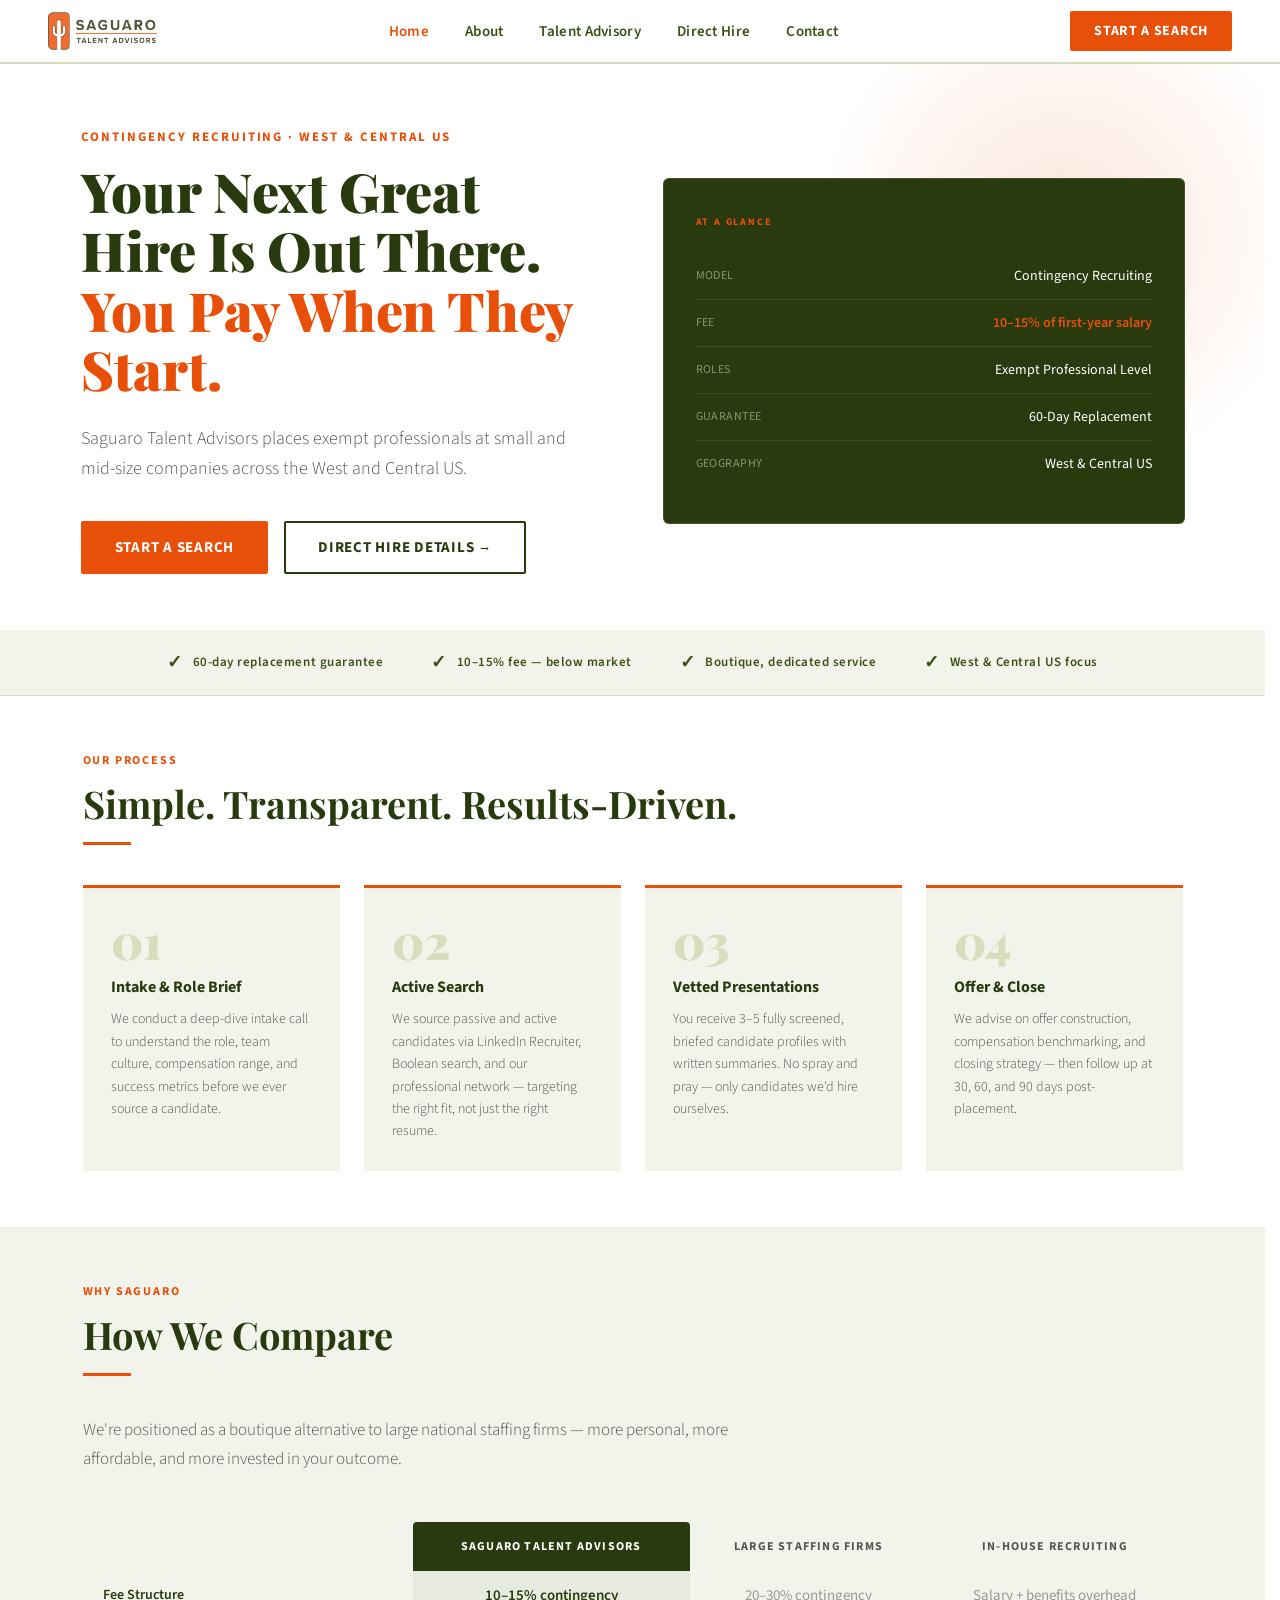
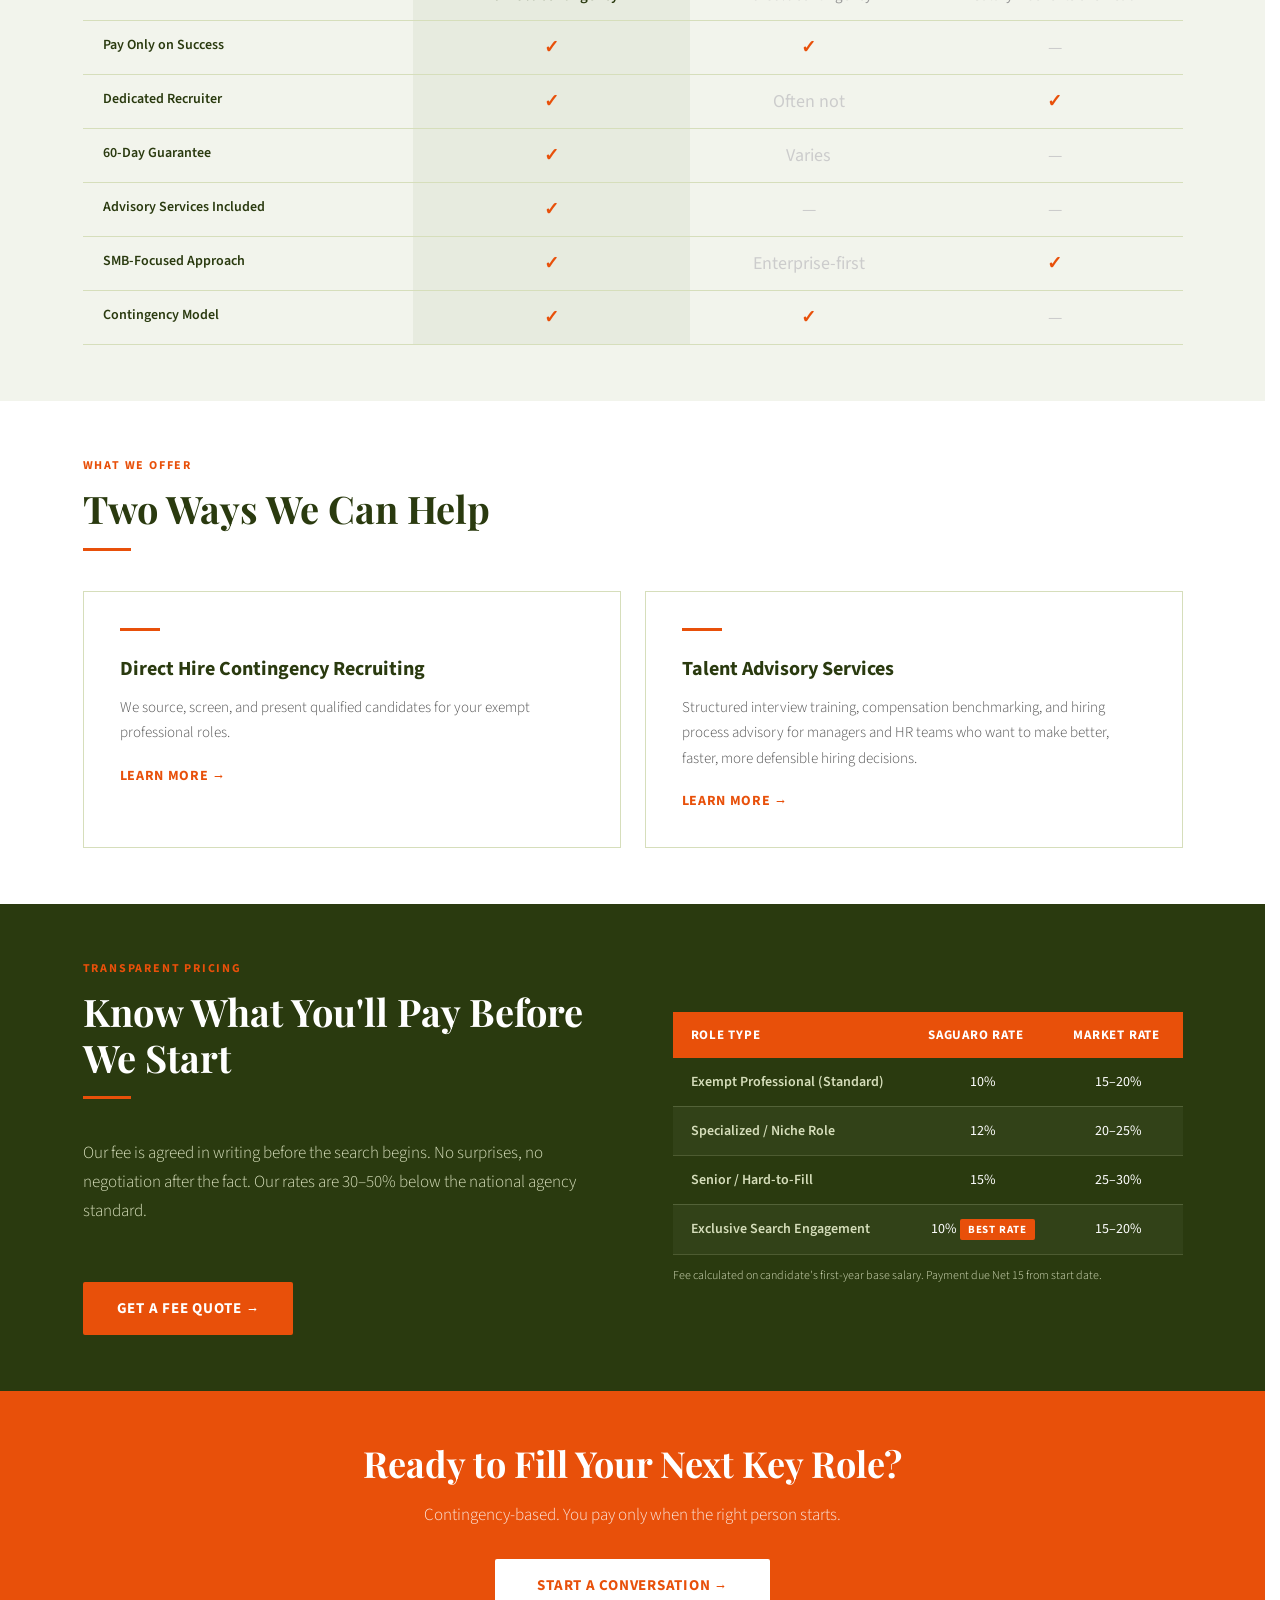
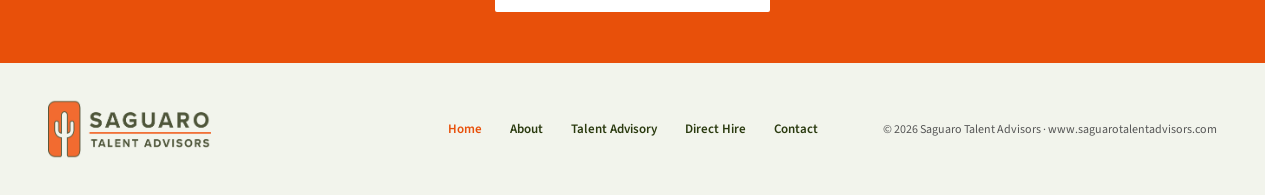
==== commit f9343278: "Apply Brian's review edits" ====
--- a/index.html
+++ b/index.html
@@ -243,7 +243,7 @@
     <p class="hero-sub">Saguaro Talent Advisors places exempt professionals at small and mid-size companies across the West and Central US.</p>
     <div class="hero-ctas">
       <a class='btn-primary' href='contact/'>Start a Search</a>
-      <a class='btn-secondary' href='hiring/'>How It Works →</a>
+      <a class='btn-secondary' href='hiring/'>Direct Hire Details →</a>
     </div>
   </div>
   <div class="hero-card">
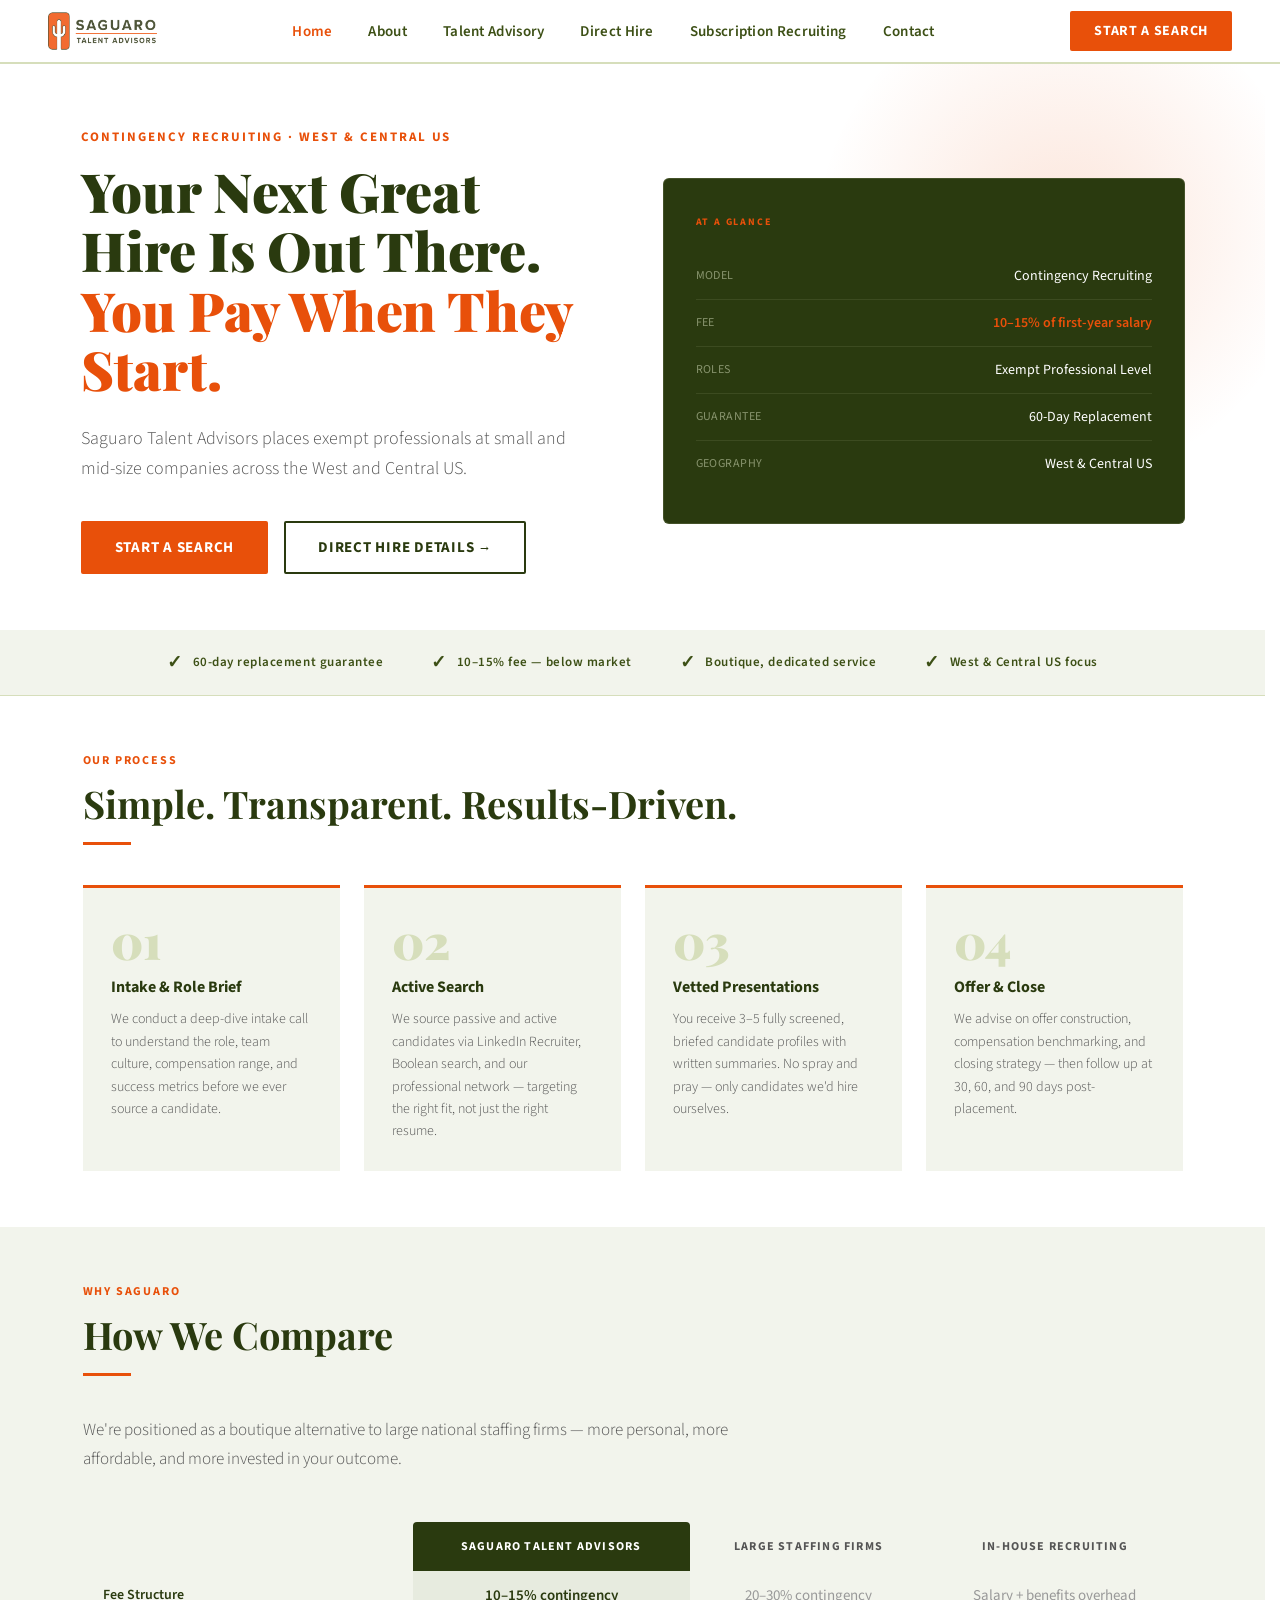
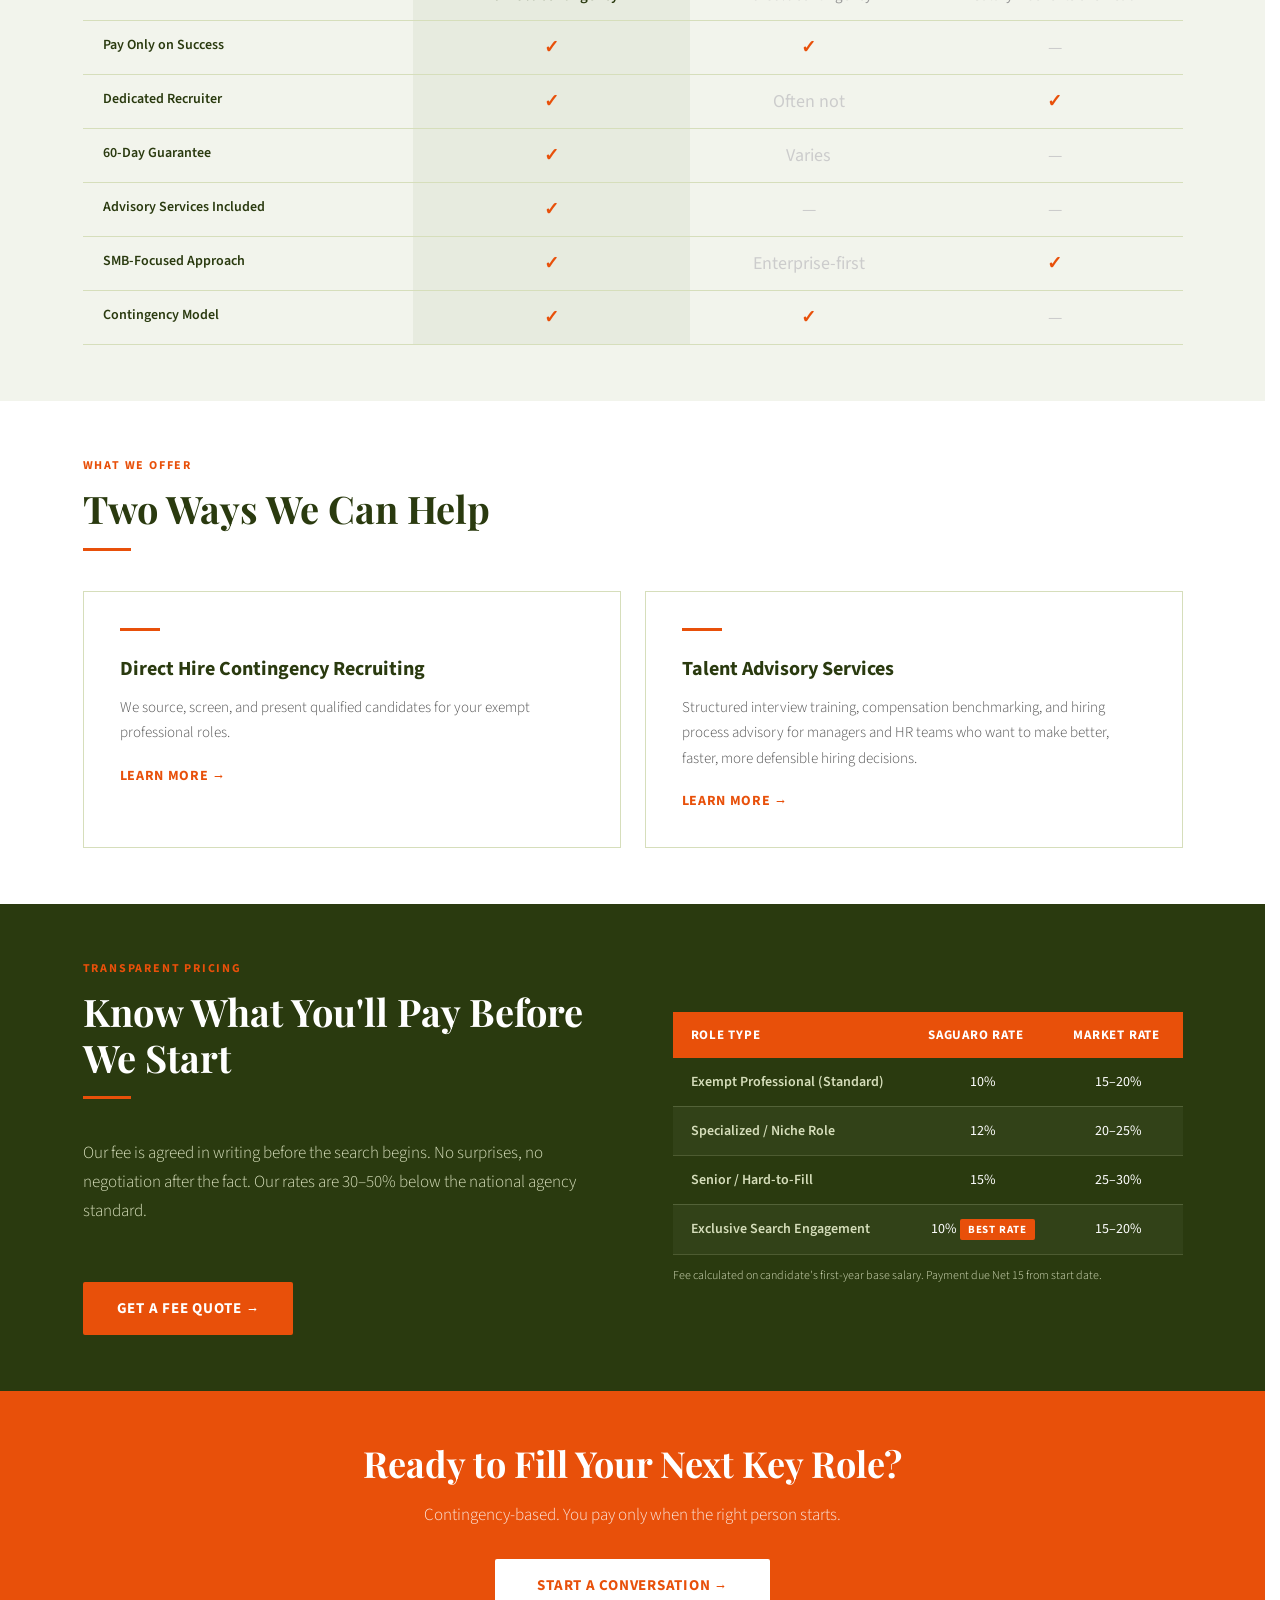
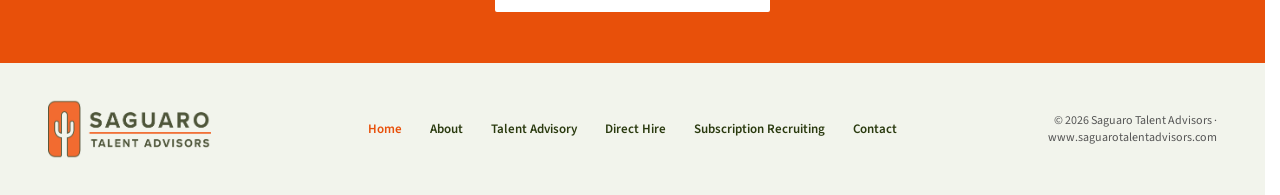
==== commit b76ac1be: "Add Subscription Recruiting page" ====
--- a/index.html
+++ b/index.html
@@ -229,6 +229,7 @@
     <li><a href='about/'>About</a></li>
     <li><a href='advisory/'>Talent Advisory</a></li>
     <li><a href='hiring/'>Direct Hire</a></li>
+    <li><a href='subscription/'>Subscription Recruiting</a></li>
     <li><a href='contact/'>Contact</a></li>
   </ul>
   <a class='nav-cta' href='contact/'>Start a Search</a>
@@ -376,7 +377,7 @@
 <!-- FOOTER -->
 <footer>
   <div class="footer-logo"><img src="assets/img/logo.png" alt="Saguaro Talent Advisors" width="163" height="60"></div>
-  <div class="footer-links"><a href='' aria-current='page'>Home</a><a href='about/'>About</a><a href='advisory/'>Talent Advisory</a><a href='hiring/'>Direct Hire</a><a href='contact/'>Contact</a></div>
+  <div class="footer-links"><a href='' aria-current='page'>Home</a><a href='about/'>About</a><a href='advisory/'>Talent Advisory</a><a href='hiring/'>Direct Hire</a><a href='subscription/'>Subscription Recruiting</a><a href='contact/'>Contact</a></div>
   <div class="footer-copy">© 2026 Saguaro Talent Advisors · www.saguarotalentadvisors.com</div>
 </footer>
 
--- a/assets/nav.css
+++ b/assets/nav.css
@@ -45,9 +45,15 @@
 .nav-hamburger.open span:nth-child(2) { opacity: 0; }
 .nav-hamburger.open span:nth-child(3) { transform: translateY(-7px) rotate(-45deg); }
 
-/* The 5 links + CTA need ~830px, so switch to the menu below 900px instead of
-   letting the links squeeze and wrap. */
-@media (max-width: 900px) {
+/* The 6 links + CTA need ~1040px at full spacing. Between 981px and 1180px
+   tighten the gaps so everything stays on one line... */
+@media (max-width: 1180px) {
+  nav { padding: 0 32px; }
+  .nav-links { gap: 22px; }
+}
+
+/* ...and below 980px switch to the menu instead of letting the links squeeze and wrap. */
+@media (max-width: 980px) {
   .nav-hamburger { display: flex; }
   nav .nav-links {
     display: none;
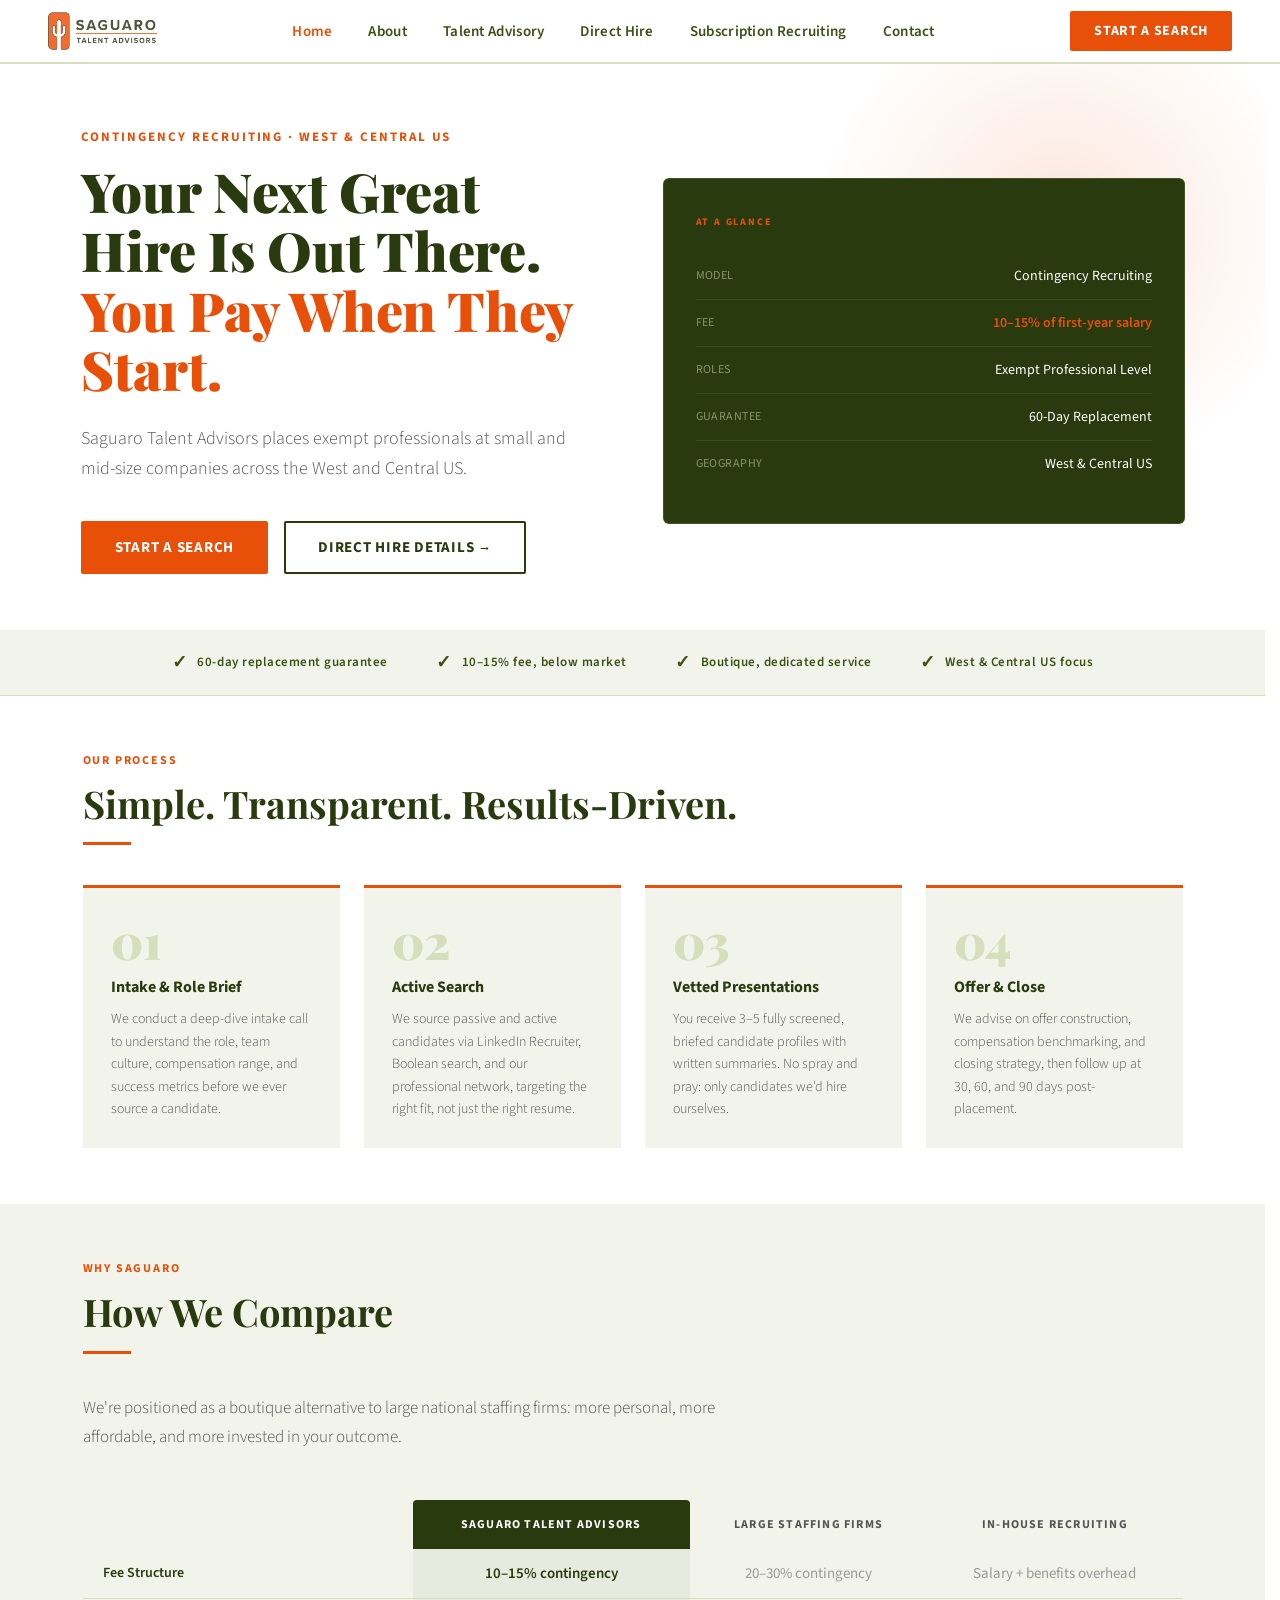
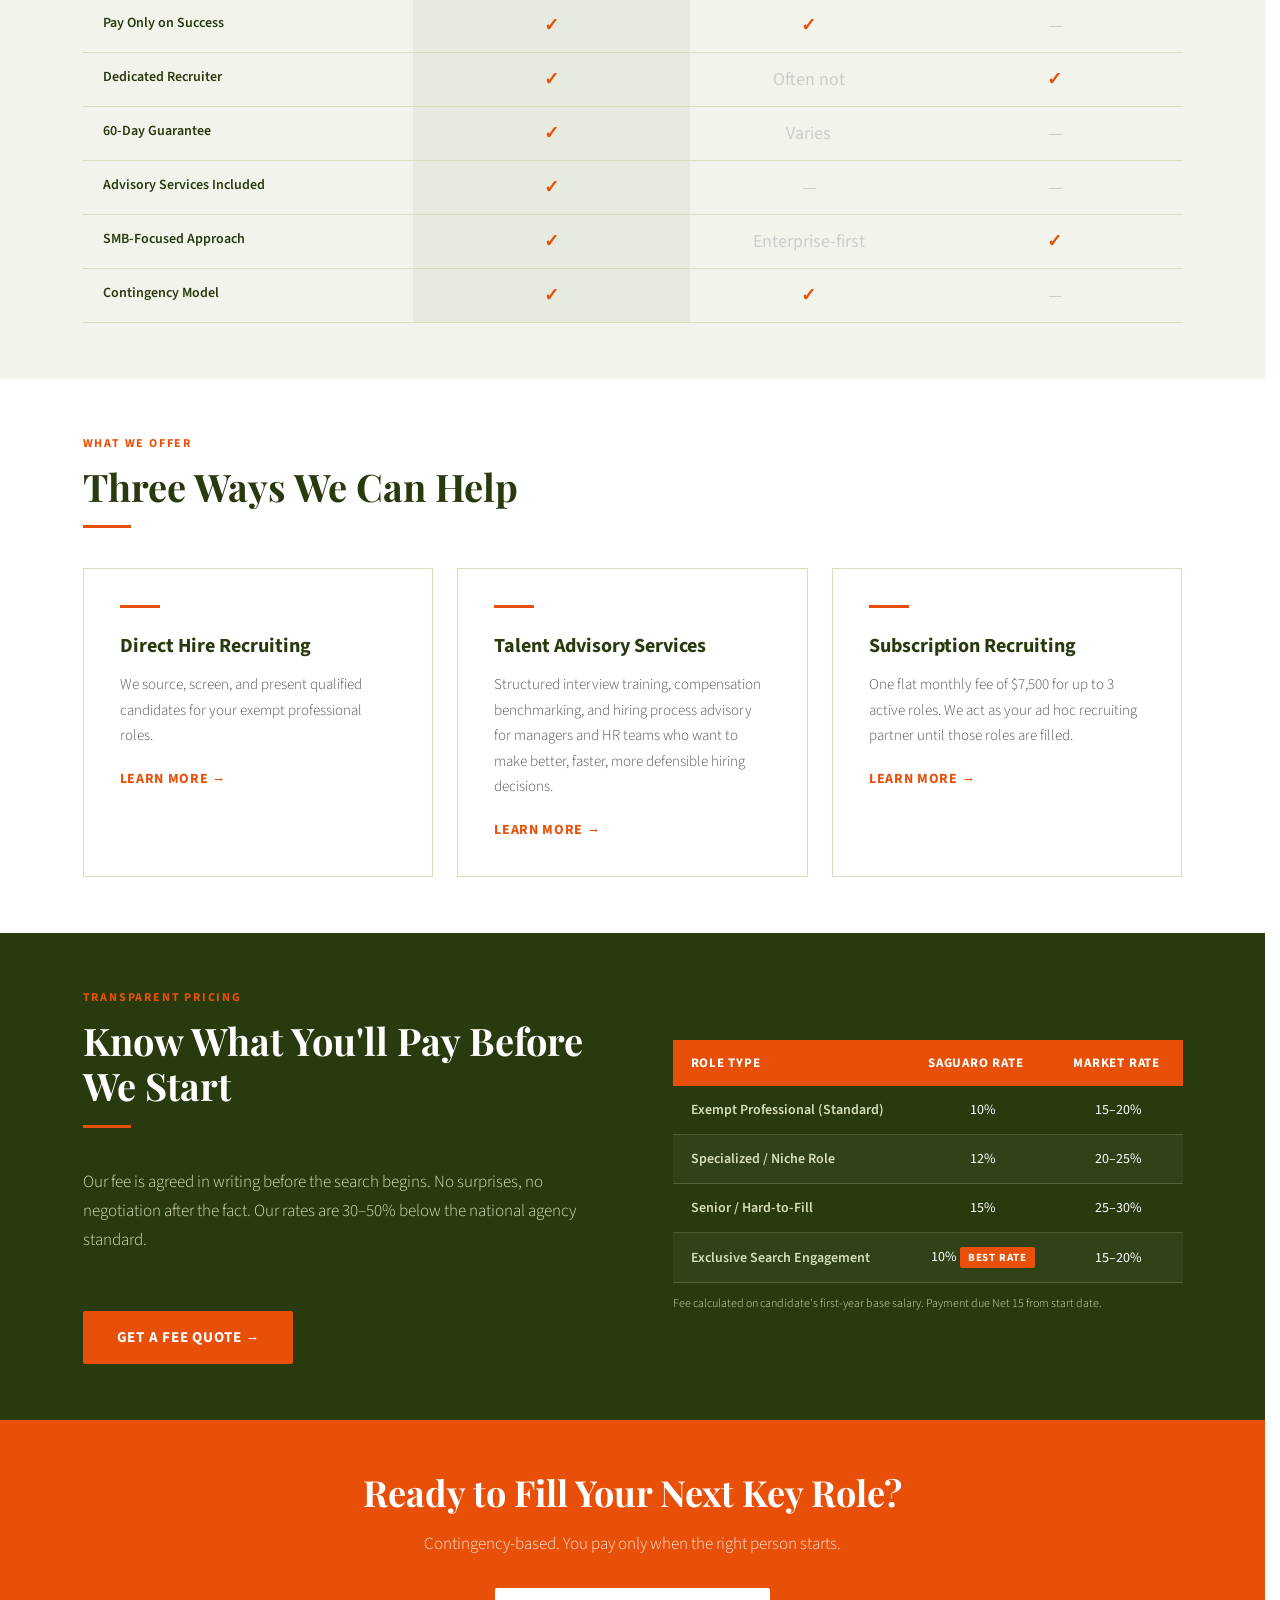
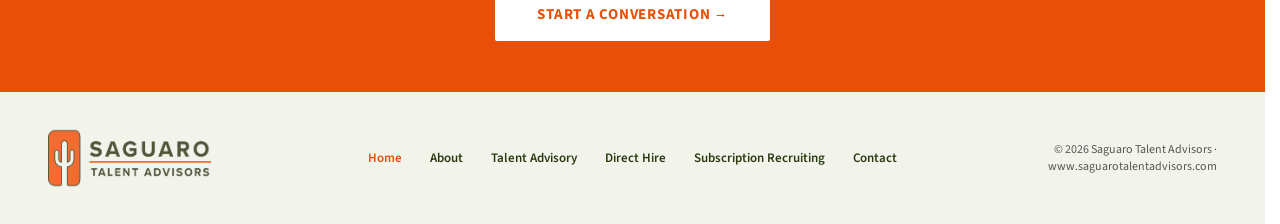
==== commit a1a461cd: "Proofread cleanup" ====
--- a/index.html
+++ b/index.html
@@ -3,7 +3,7 @@
 <head>
 <meta charset="UTF-8">
 <meta name="viewport" content="width=device-width, initial-scale=1.0">
-<title>Saguaro Talent Advisors — Expert Recruiting for Growing Companies</title>
+<title>Saguaro Talent Advisors | Expert Recruiting for Growing Companies</title>
 <link rel="preload" href="assets/fonts/263ee033c4d2.woff2" as="font" type="font/woff2" crossorigin>
 <link href="assets/fonts/fonts.css" rel="stylesheet">
 <style>
@@ -96,7 +96,7 @@
   .cross { color: #ccc; font-size: 18px; }
 
   /* SERVICES CARDS */
-  .services-grid { display: grid; grid-template-columns: 1fr 1fr; gap: 24px; margin-top: 40px; }
+  .services-grid { display: grid; grid-template-columns: repeat(3, 1fr); gap: 24px; margin-top: 40px; }
   .service-card { border: 1px solid var(--mid-sage); padding: 36px; transition: all 0.2s; }
   .service-card:hover { border-color: var(--orange); box-shadow: 0 4px 20px rgba(232,80,10,0.08); }
   .service-card::before { content: ''; display: block; width: 40px; height: 3px; background: var(--orange); margin-bottom: 24px; }
@@ -261,7 +261,7 @@
 <!-- TRUST BAR -->
 <div class="trust-bar">
   <div class="trust-item"><span class="trust-icon">✓</span> 60-day replacement guarantee</div>
-  <div class="trust-item"><span class="trust-icon">✓</span> 10–15% fee — below market</div>
+  <div class="trust-item"><span class="trust-icon">✓</span> 10–15% fee, below market</div>
   <div class="trust-item"><span class="trust-icon">✓</span> Boutique, dedicated service</div>
   <div class="trust-item"><span class="trust-icon">✓</span> West & Central US focus</div>
 </div>
@@ -276,9 +276,9 @@
     <div class="divider"></div>
     <div class="steps">
       <div class="step"><div class="step-num">01</div><h3>Intake & Role Brief</h3><p>We conduct a deep-dive intake call to understand the role, team culture, compensation range, and success metrics before we ever source a candidate.</p></div>
-      <div class="step"><div class="step-num">02</div><h3>Active Search</h3><p>We source passive and active candidates via LinkedIn Recruiter, Boolean search, and our professional network — targeting the right fit, not just the right resume.</p></div>
-      <div class="step"><div class="step-num">03</div><h3>Vetted Presentations</h3><p>You receive 3–5 fully screened, briefed candidate profiles with written summaries. No spray and pray — only candidates we'd hire ourselves.</p></div>
-      <div class="step"><div class="step-num">04</div><h3>Offer & Close</h3><p>We advise on offer construction, compensation benchmarking, and closing strategy — then follow up at 30, 60, and 90 days post-placement.</p></div>
+      <div class="step"><div class="step-num">02</div><h3>Active Search</h3><p>We source passive and active candidates via LinkedIn Recruiter, Boolean search, and our professional network, targeting the right fit, not just the right resume.</p></div>
+      <div class="step"><div class="step-num">03</div><h3>Vetted Presentations</h3><p>You receive 3–5 fully screened, briefed candidate profiles with written summaries. No spray and pray: only candidates we'd hire ourselves.</p></div>
+      <div class="step"><div class="step-num">04</div><h3>Offer & Close</h3><p>We advise on offer construction, compensation benchmarking, and closing strategy, then follow up at 30, 60, and 90 days post-placement.</p></div>
     </div>
     </div>
   </div>
@@ -290,7 +290,7 @@
     <div class="section-eyebrow">Why Saguaro</div>
     <div class="section-title">How We Compare</div>
     <div class="divider"></div>
-    <p class="section-sub">We're positioned as a boutique alternative to large national staffing firms — more personal, more affordable, and more invested in your outcome.</p>
+    <p class="section-sub">We're positioned as a boutique alternative to large national staffing firms: more personal, more affordable, and more invested in your outcome.</p>
     <table class="compare-table">
       <thead>
         <tr>
@@ -318,11 +318,11 @@
   <div class="section">
     <div class="section-inner">
     <div class="section-eyebrow">What We Offer</div>
-    <div class="section-title">Two Ways We Can Help</div>
+    <div class="section-title">Three Ways We Can Help</div>
     <div class="divider"></div>
     <div class="services-grid">
       <div class="service-card">
-        <h3>Direct Hire Contingency Recruiting</h3>
+        <h3>Direct Hire Recruiting</h3>
         <p>We source, screen, and present qualified candidates for your exempt professional roles.</p>
         <a class='service-link' href='hiring/'>Learn More →</a>
       </div>
@@ -330,6 +330,11 @@
         <h3>Talent Advisory Services</h3>
         <p>Structured interview training, compensation benchmarking, and hiring process advisory for managers and HR teams who want to make better, faster, more defensible hiring decisions.</p>
         <a class='service-link' href='advisory/'>Learn More →</a>
+      </div>
+      <div class="service-card">
+        <h3>Subscription Recruiting</h3>
+        <p>One flat monthly fee of $7,500 for up to 3 active roles. We act as your ad hoc recruiting partner until those roles are filled.</p>
+        <a class='service-link' href='subscription/'>Learn More →</a>
       </div>
     </div>
     </div>
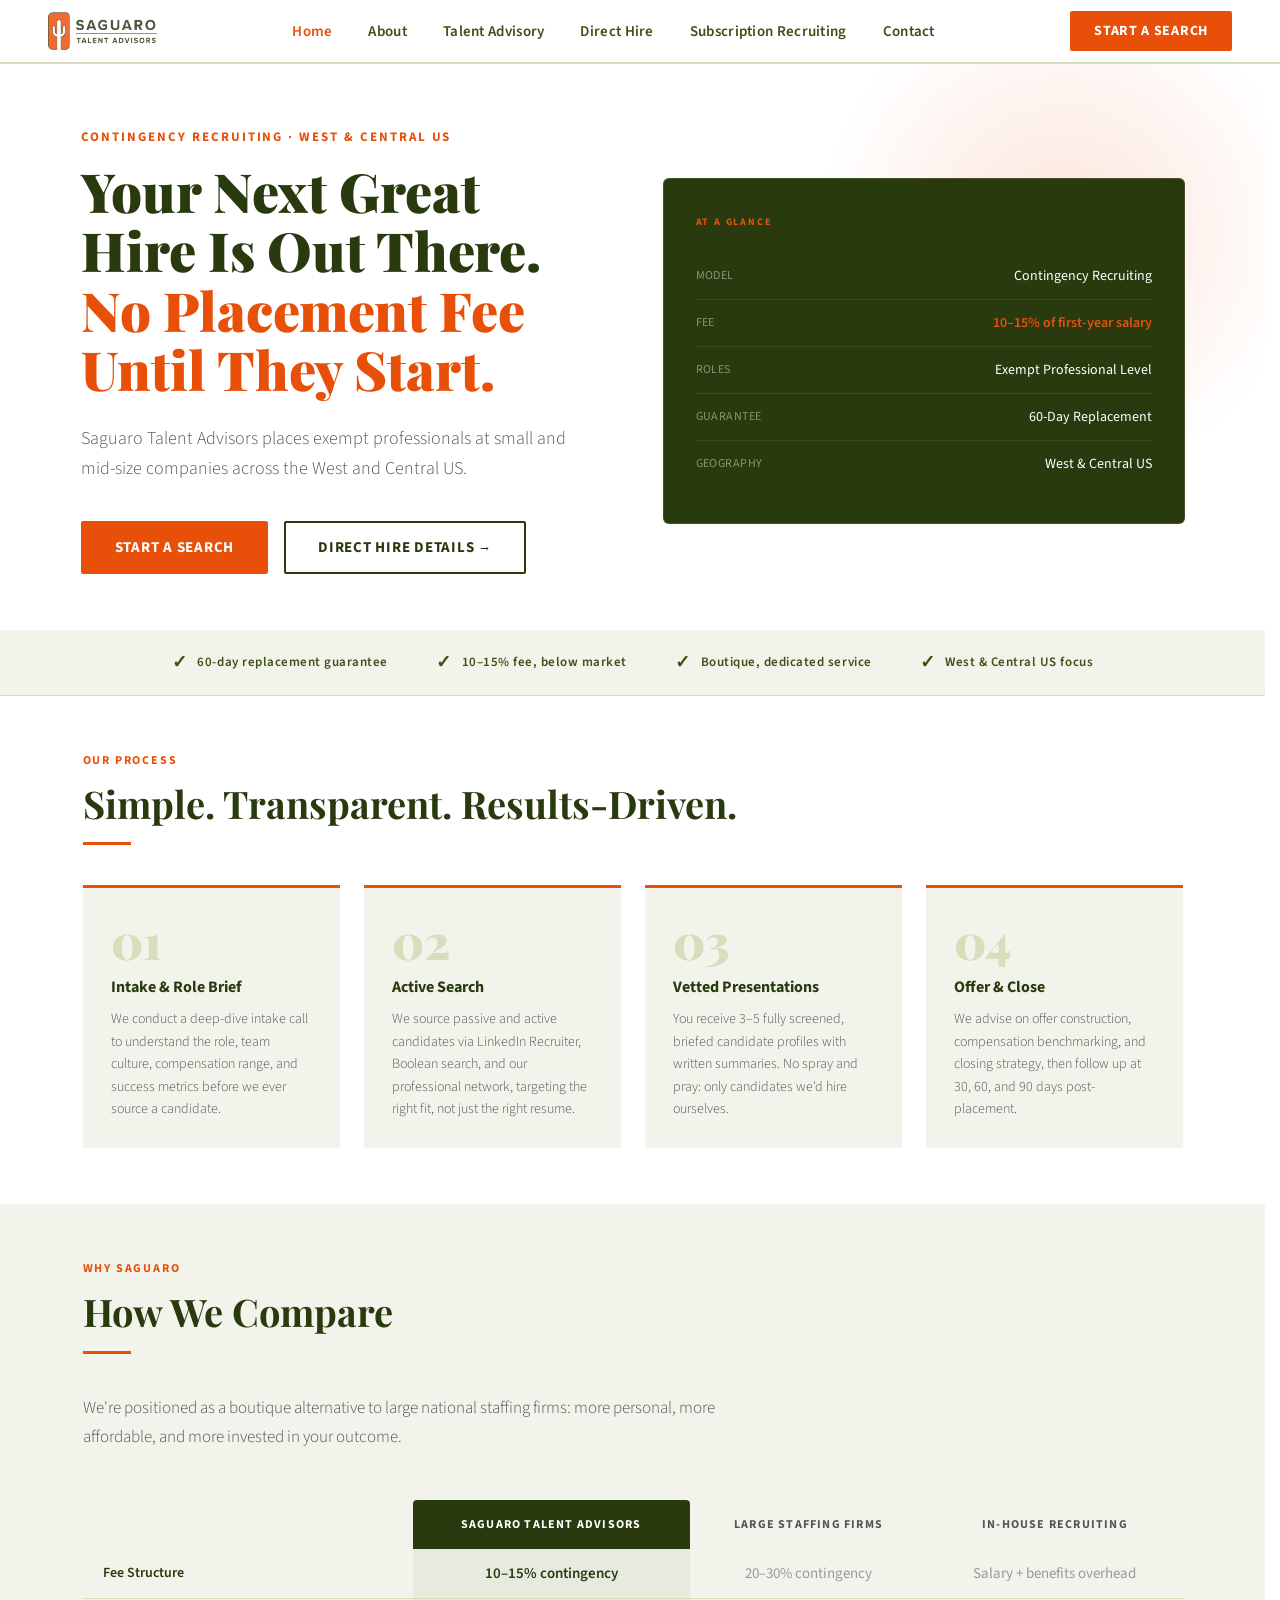
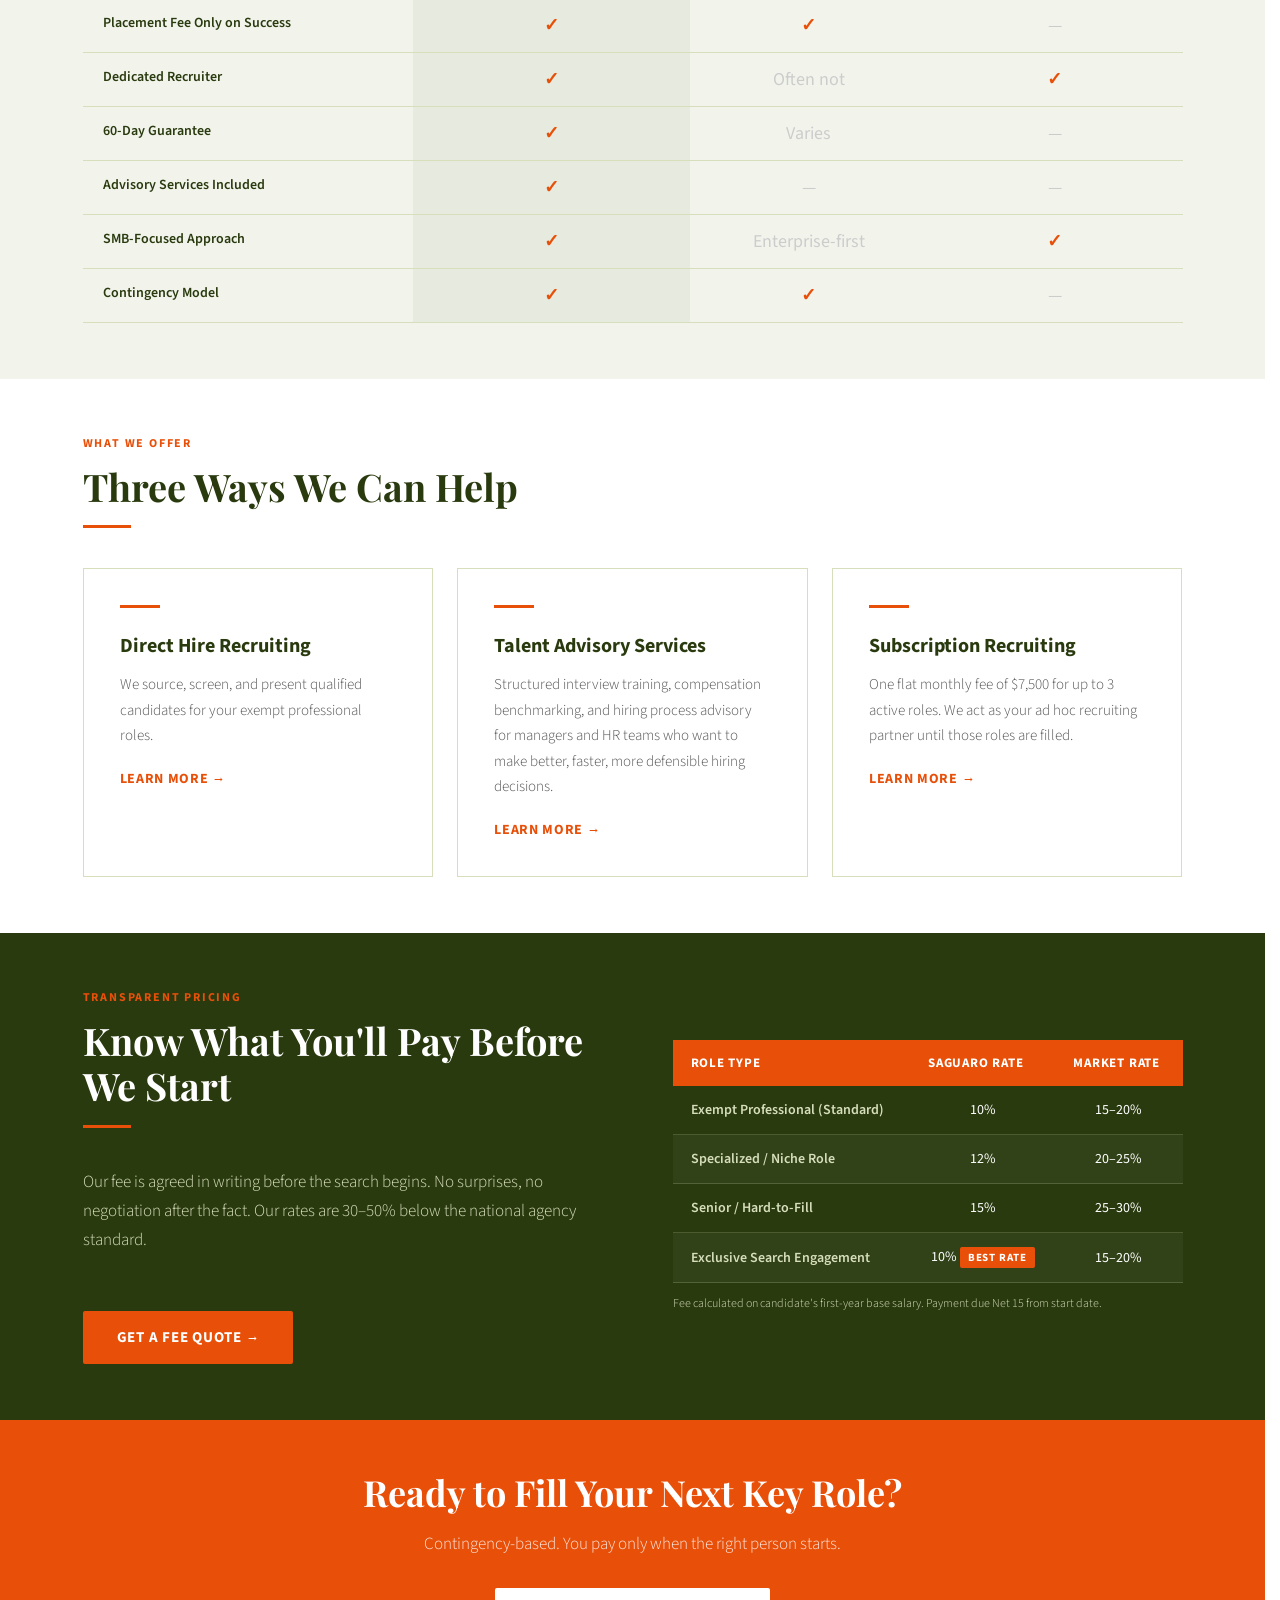
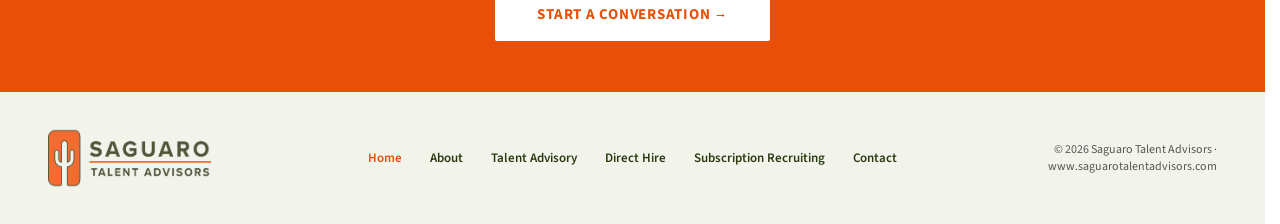
==== commit 25cfef91: "Clarify placement fee wording (kill fee still applies)" ====
--- a/index.html
+++ b/index.html
@@ -240,7 +240,7 @@
 <section class="hero">
   <div class="hero-content">
     <div class="hero-eyebrow">Contingency Recruiting · West & Central US</div>
-    <h1>Your Next Great Hire Is Out There. <span>You Pay When They Start.</span></h1>
+    <h1>Your Next Great Hire Is Out There. <span>No Placement Fee Until They Start.</span></h1>
     <p class="hero-sub">Saguaro Talent Advisors places exempt professionals at small and mid-size companies across the West and Central US.</p>
     <div class="hero-ctas">
       <a class='btn-primary' href='contact/'>Start a Search</a>
@@ -302,7 +302,7 @@
       </thead>
       <tbody>
         <tr><td>Fee Structure</td><td class="col-saguaro">10–15% contingency</td><td class="col-other">20–30% contingency</td><td class="col-other">Salary + benefits overhead</td></tr>
-        <tr><td>Pay Only on Success</td><td class="col-saguaro"><span class="check">✓</span></td><td class="col-other"><span class="check">✓</span></td><td class="col-other"><span class="cross">—</span></td></tr>
+        <tr><td>Placement Fee Only on Success</td><td class="col-saguaro"><span class="check">✓</span></td><td class="col-other"><span class="check">✓</span></td><td class="col-other"><span class="cross">—</span></td></tr>
         <tr><td>Dedicated Recruiter</td><td class="col-saguaro"><span class="check">✓</span></td><td class="col-other"><span class="cross">Often not</span></td><td class="col-other"><span class="check">✓</span></td></tr>
         <tr><td>60-Day Guarantee</td><td class="col-saguaro"><span class="check">✓</span></td><td class="col-other"><span class="cross">Varies</span></td><td class="col-other"><span class="cross">—</span></td></tr>
         <tr><td>Advisory Services Included</td><td class="col-saguaro"><span class="check">✓</span></td><td class="col-other"><span class="cross">—</span></td><td class="col-other"><span class="cross">—</span></td></tr>
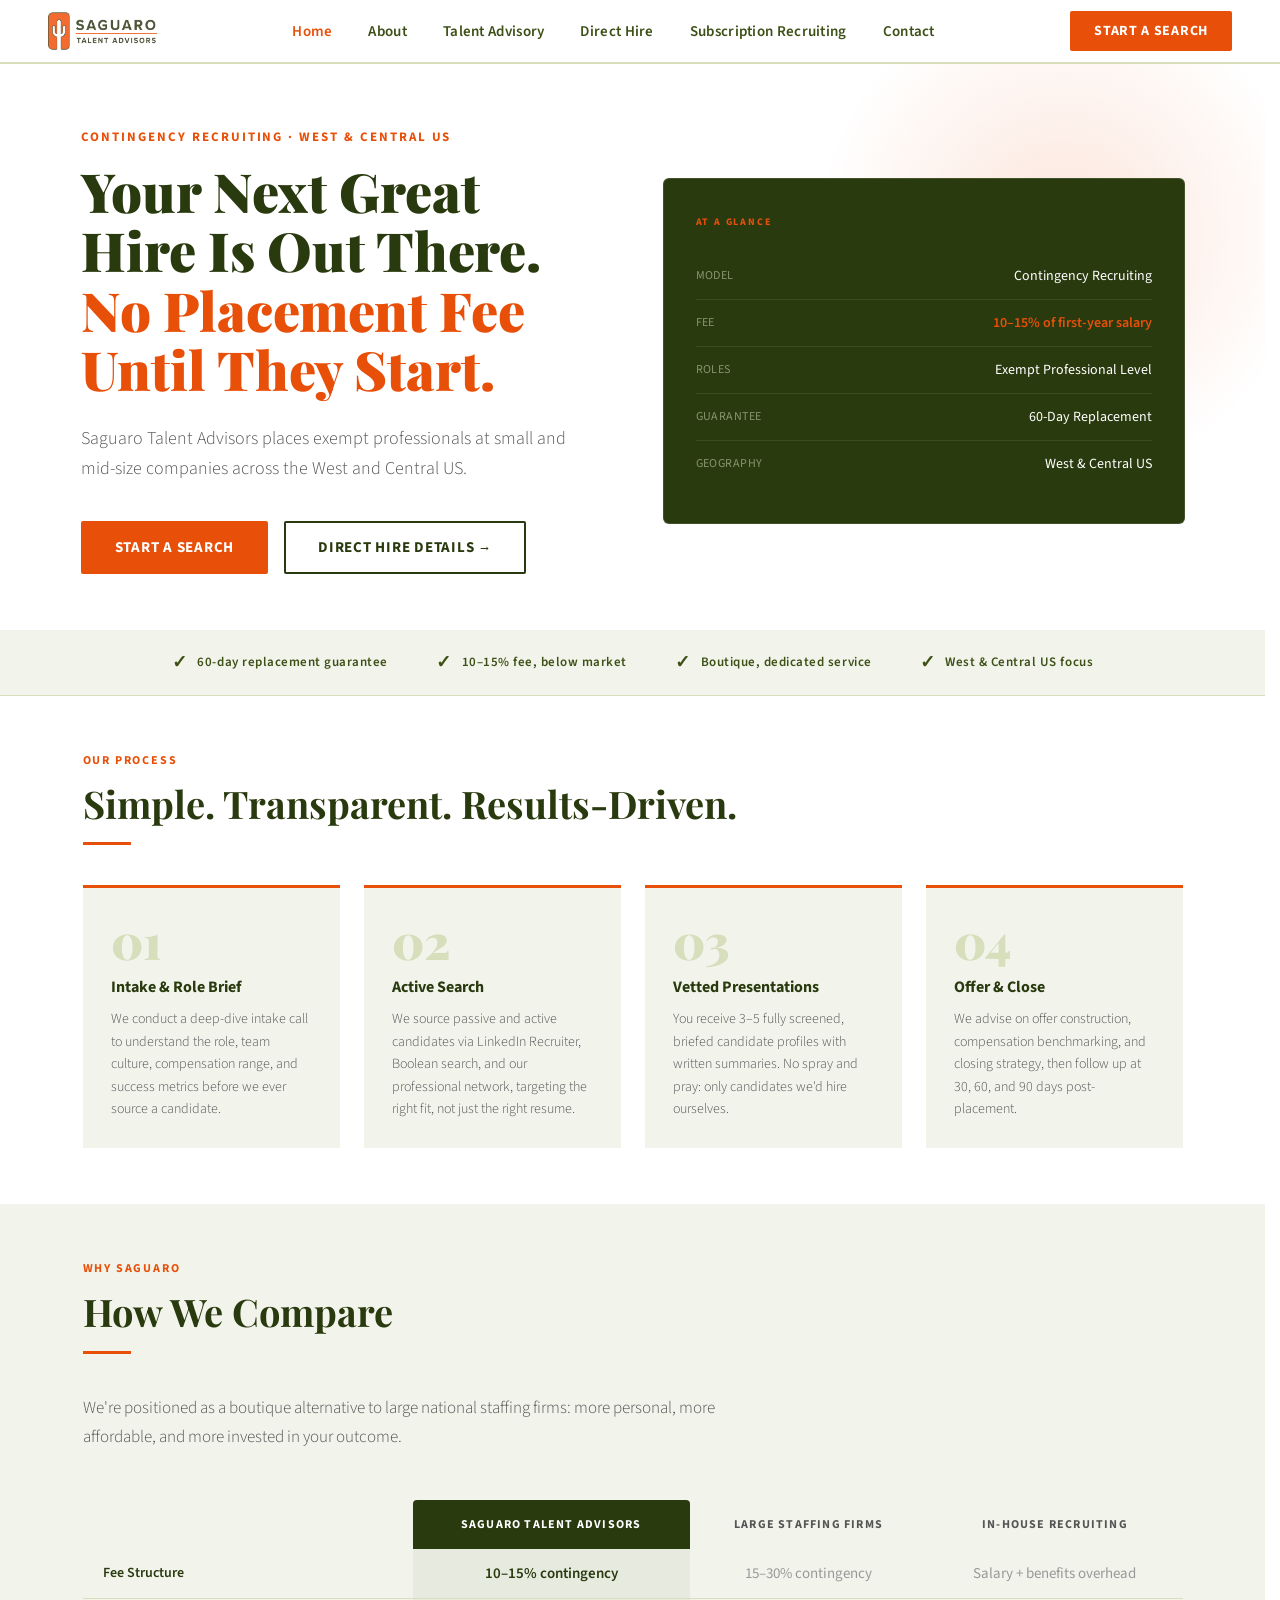
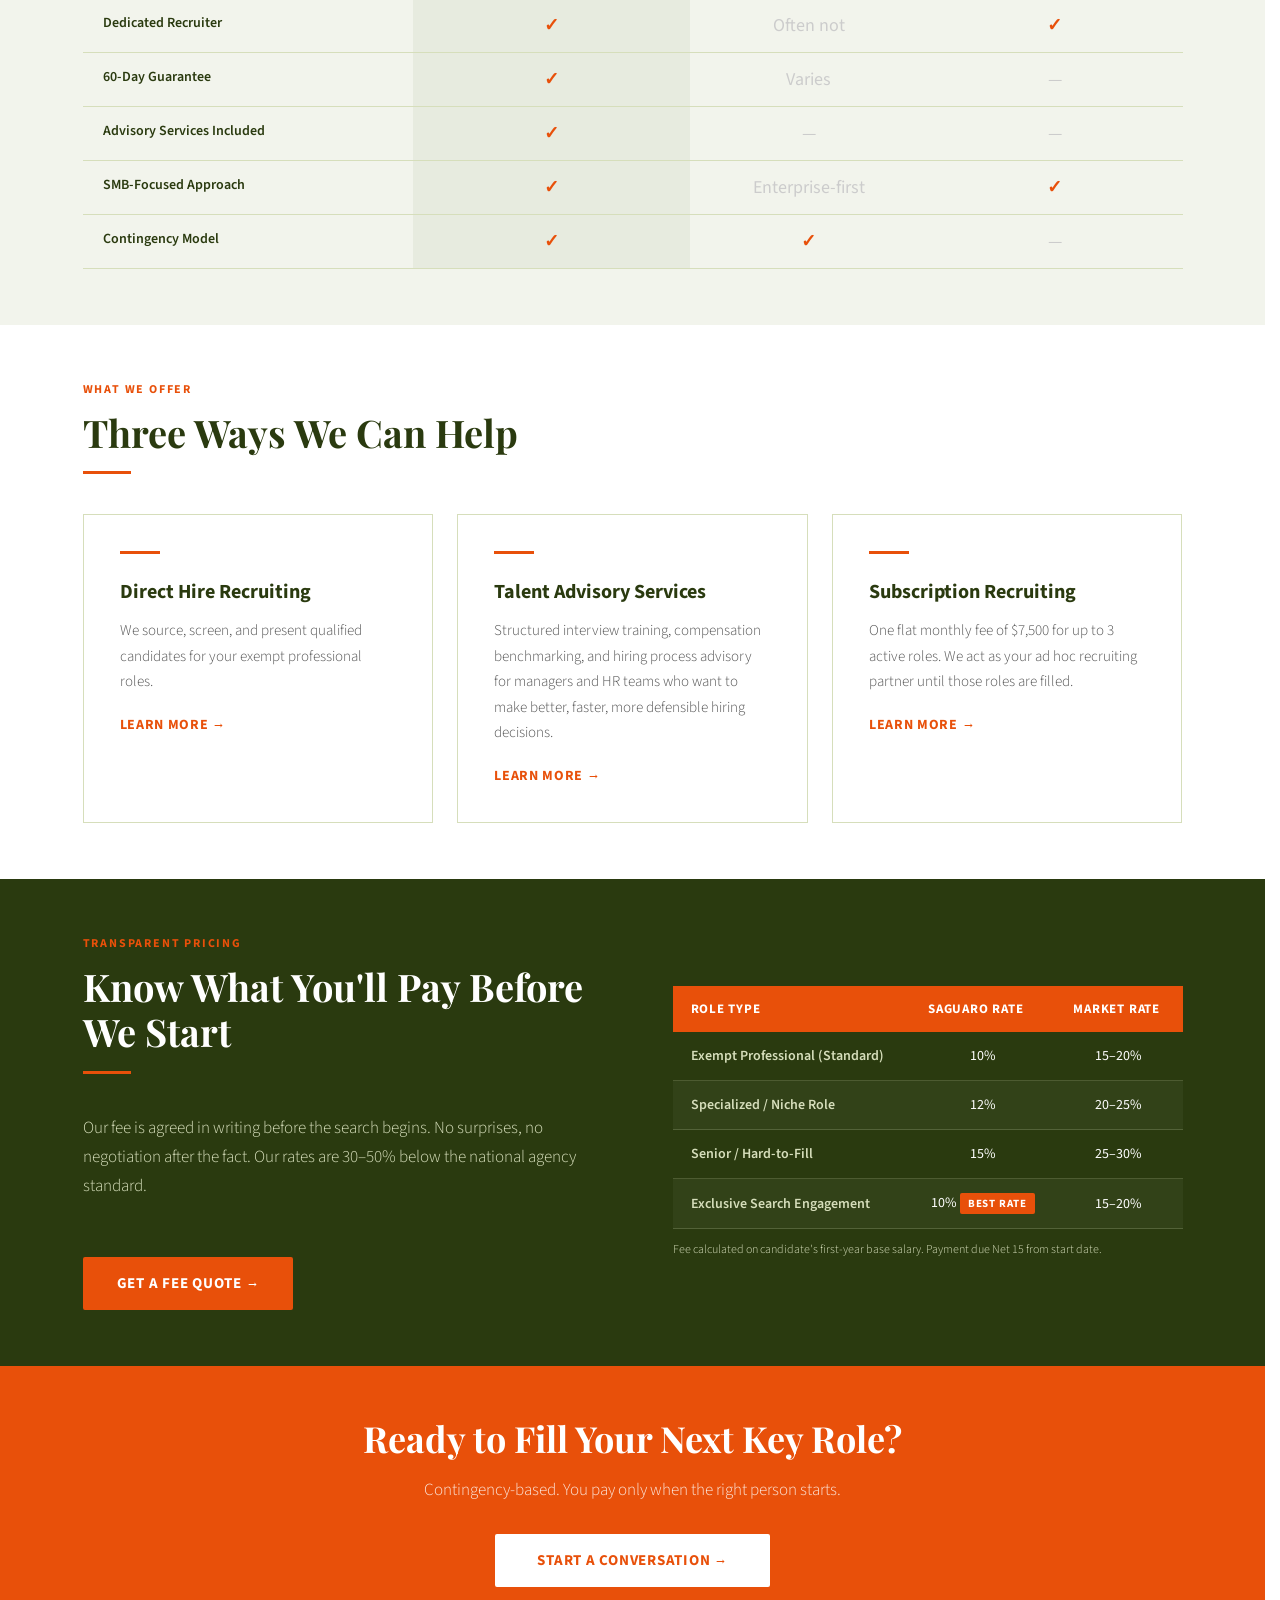
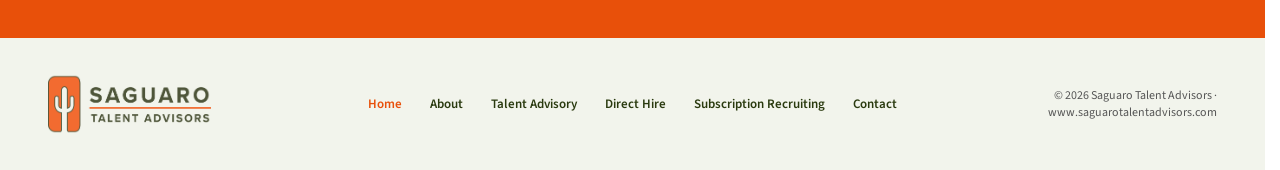
==== commit 015564e1: "Apply Brian's fee decisions" ====
--- a/index.html
+++ b/index.html
@@ -301,8 +301,7 @@
         </tr>
       </thead>
       <tbody>
-        <tr><td>Fee Structure</td><td class="col-saguaro">10–15% contingency</td><td class="col-other">20–30% contingency</td><td class="col-other">Salary + benefits overhead</td></tr>
-        <tr><td>Placement Fee Only on Success</td><td class="col-saguaro"><span class="check">✓</span></td><td class="col-other"><span class="check">✓</span></td><td class="col-other"><span class="cross">—</span></td></tr>
+        <tr><td>Fee Structure</td><td class="col-saguaro">10–15% contingency</td><td class="col-other">15–30% contingency</td><td class="col-other">Salary + benefits overhead</td></tr>
         <tr><td>Dedicated Recruiter</td><td class="col-saguaro"><span class="check">✓</span></td><td class="col-other"><span class="cross">Often not</span></td><td class="col-other"><span class="check">✓</span></td></tr>
         <tr><td>60-Day Guarantee</td><td class="col-saguaro"><span class="check">✓</span></td><td class="col-other"><span class="cross">Varies</span></td><td class="col-other"><span class="cross">—</span></td></tr>
         <tr><td>Advisory Services Included</td><td class="col-saguaro"><span class="check">✓</span></td><td class="col-other"><span class="cross">—</span></td><td class="col-other"><span class="cross">—</span></td></tr>
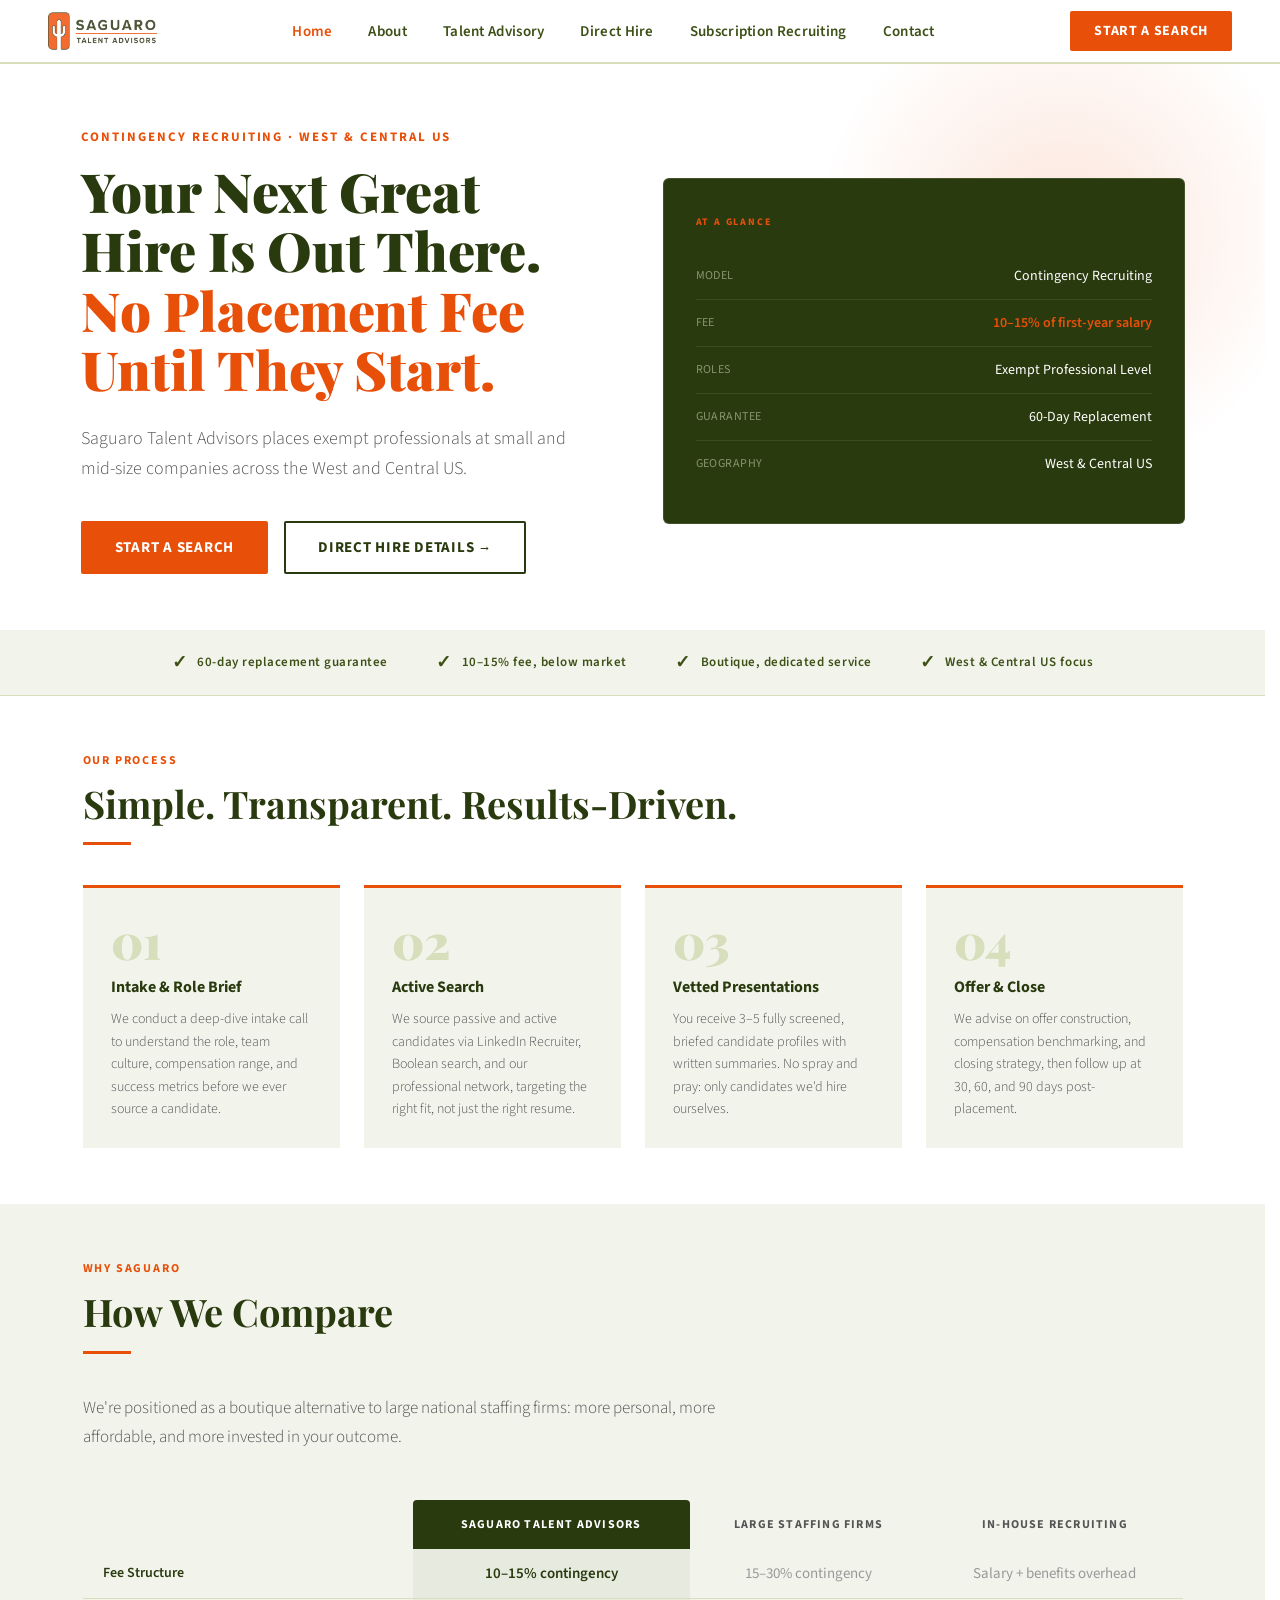
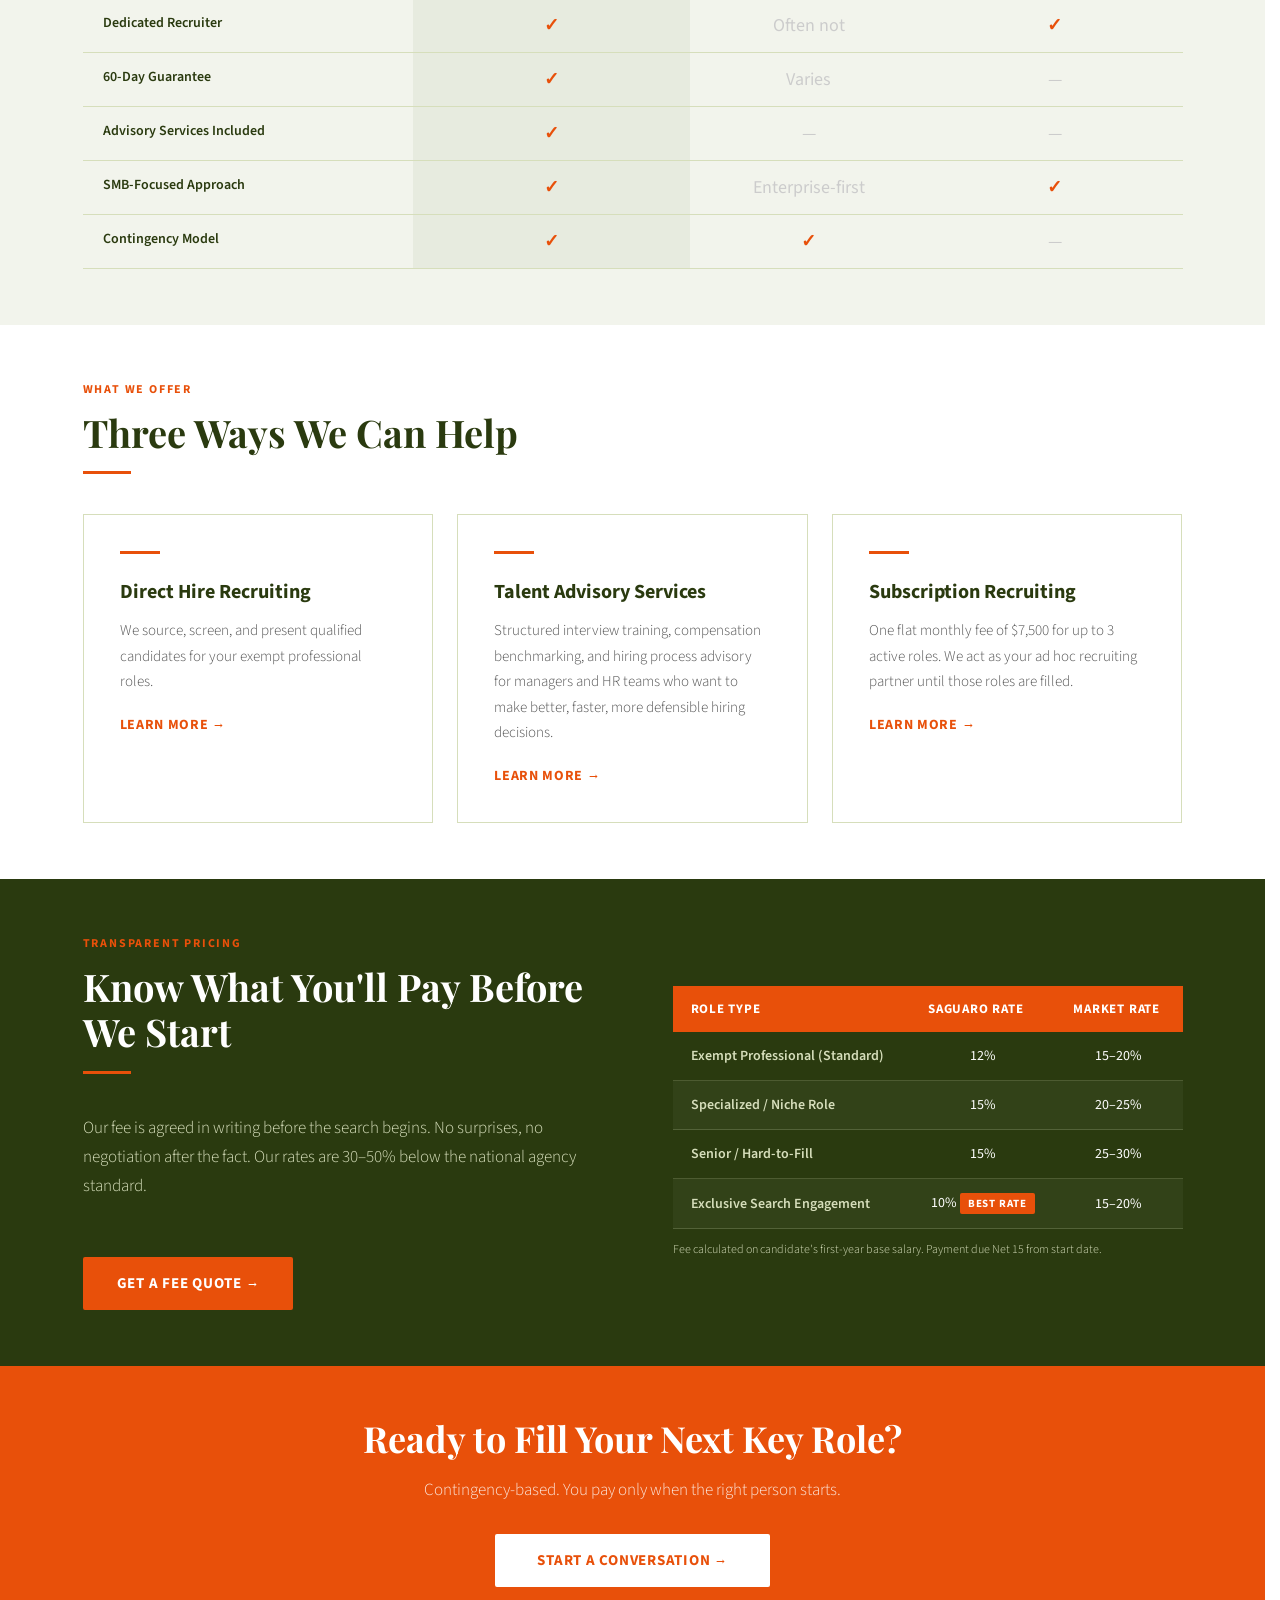
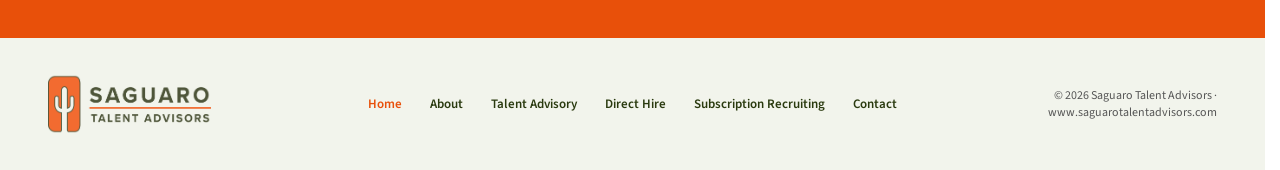
==== commit ef8974a7: "Brian's edits: Standard 12%, Specialized 15%, name + LinkedIn on About" ====
--- a/index.html
+++ b/index.html
@@ -356,8 +356,8 @@
           <tr><th>Role Type</th><th>Saguaro Rate</th><th>Market Rate</th></tr>
         </thead>
         <tbody>
-          <tr><td>Exempt Professional (Standard)</td><td>10%</td><td>15–20%</td></tr>
-          <tr><td>Specialized / Niche Role</td><td>12%</td><td>20–25%</td></tr>
+          <tr><td>Exempt Professional (Standard)</td><td>12%</td><td>15–20%</td></tr>
+          <tr><td>Specialized / Niche Role</td><td>15%</td><td>20–25%</td></tr>
           <tr><td>Senior / Hard-to-Fill</td><td>15%</td><td>25–30%</td></tr>
           <tr><td>Exclusive Search Engagement</td><td>10% <span class="fee-tag">BEST RATE</span></td><td>15–20%</td></tr>
         </tbody>
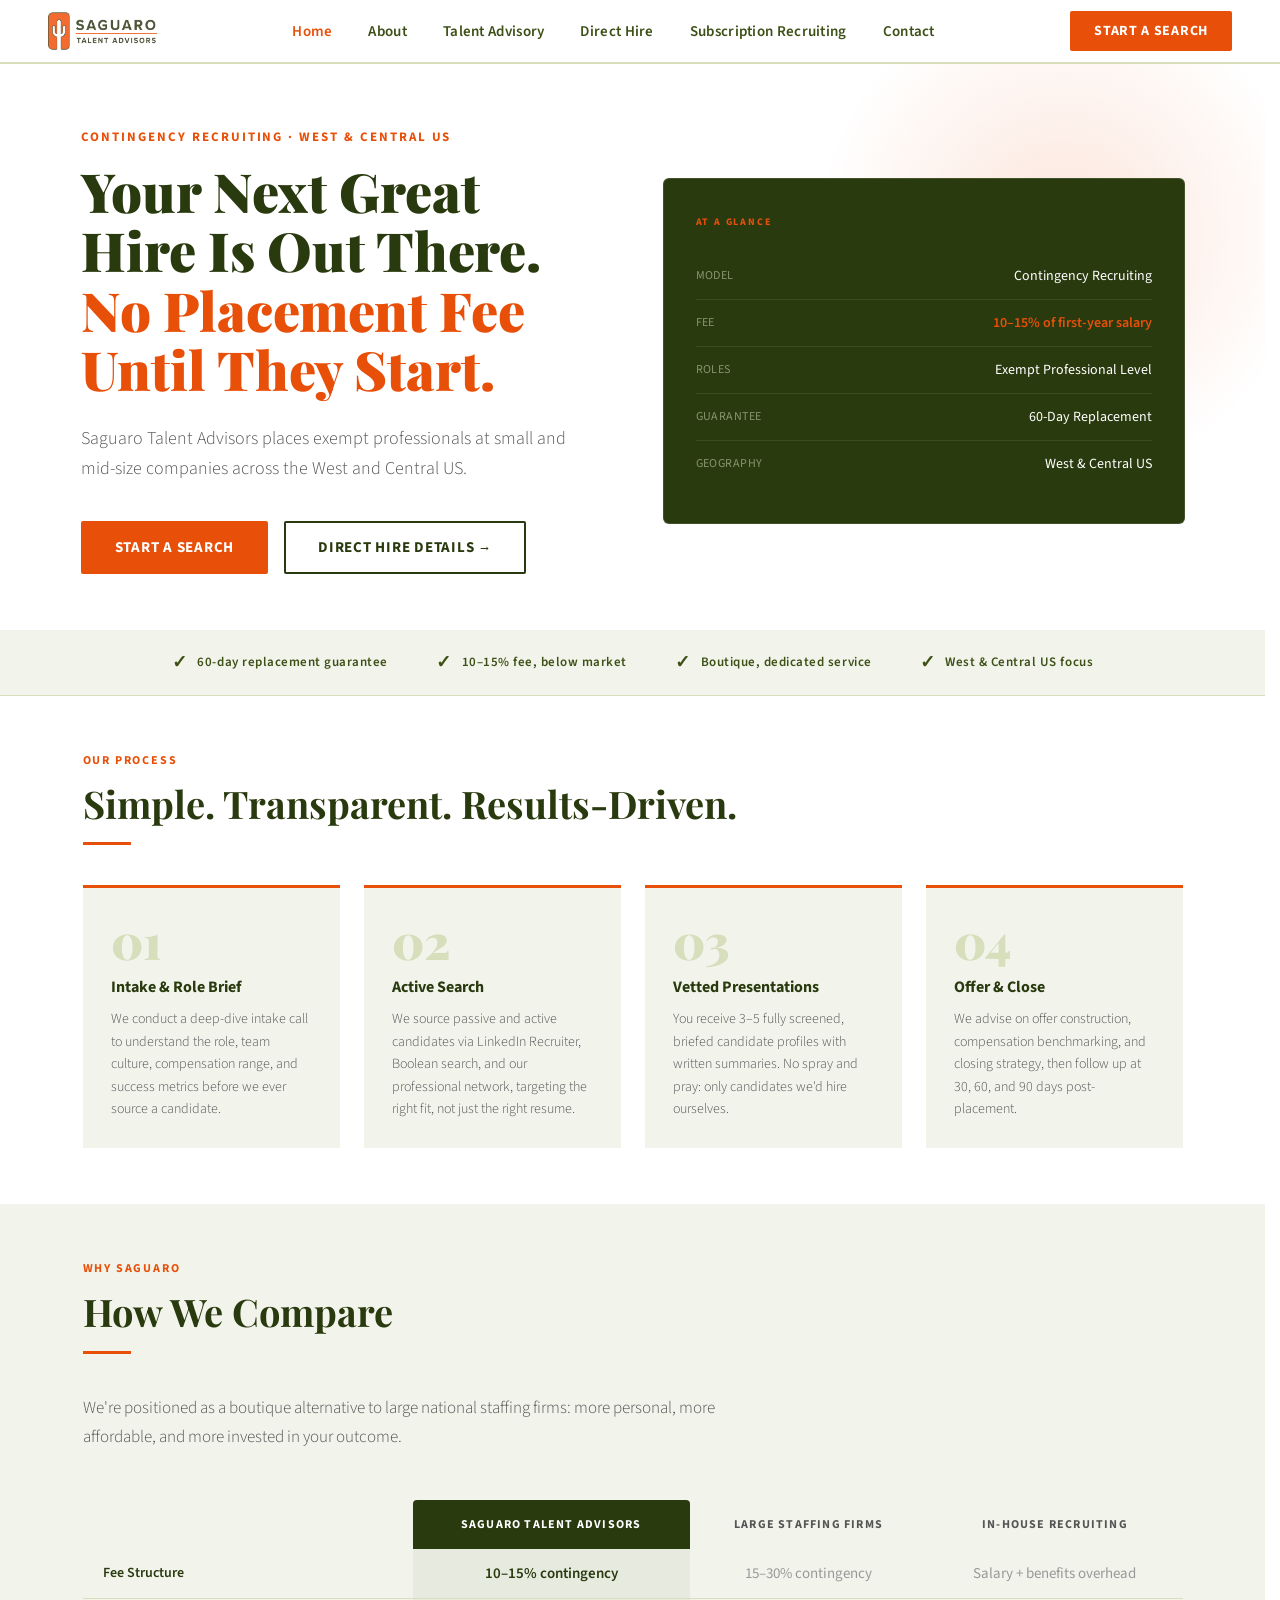
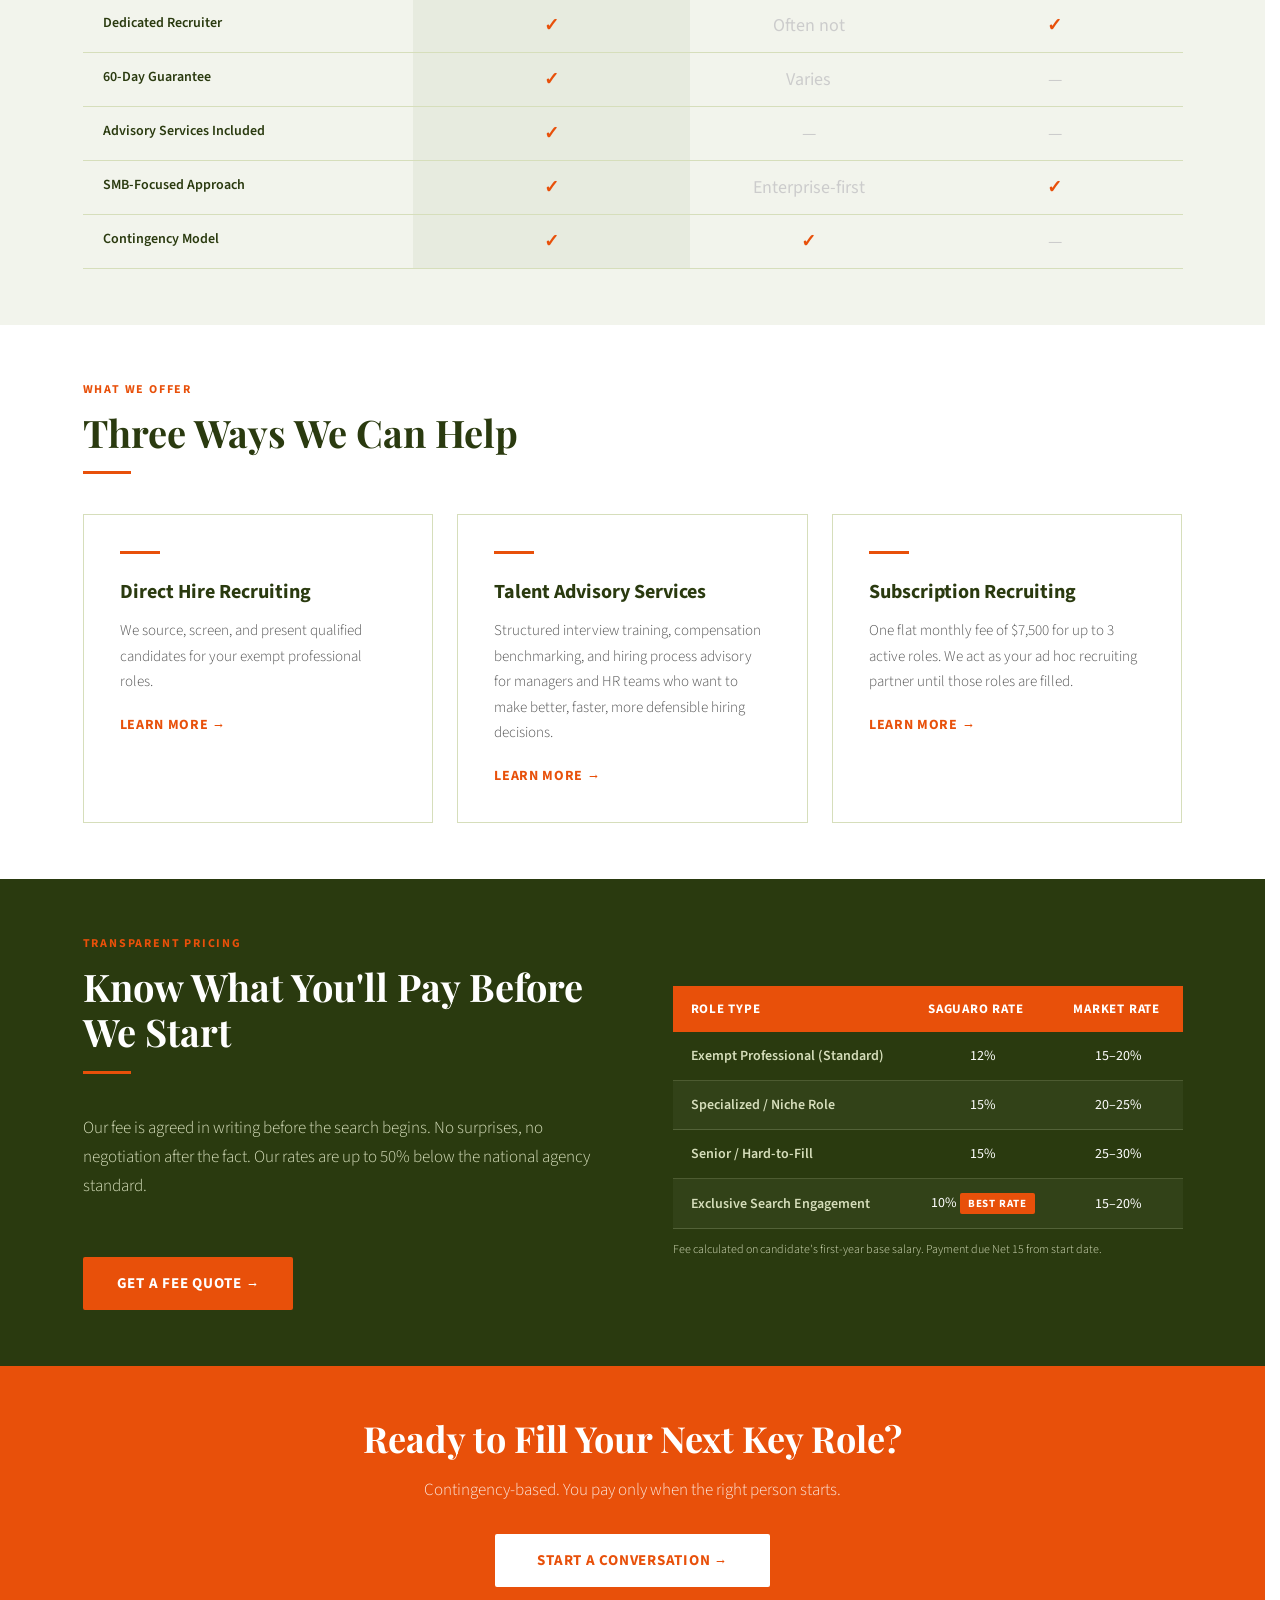
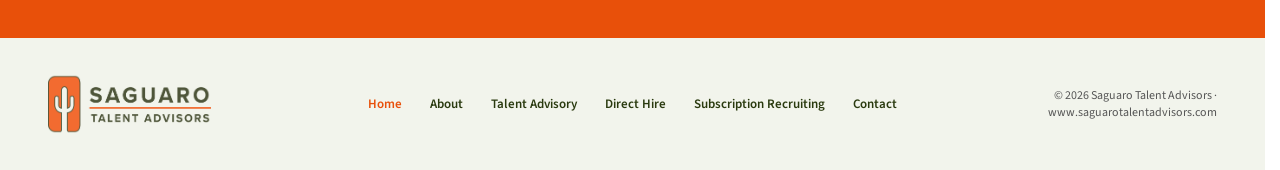
==== commit 49699533: "Savings claim: up to 50% below national agency standard" ====
--- a/index.html
+++ b/index.html
@@ -347,7 +347,7 @@
       <div class="section-eyebrow" style="color:var(--orange)">Transparent Pricing</div>
       <div class="section-title">Know What You'll Pay Before We Start</div>
       <div class="divider"></div>
-      <p class="section-sub">Our fee is agreed in writing before the search begins. No surprises, no negotiation after the fact. Our rates are 30–50% below the national agency standard.</p>
+      <p class="section-sub">Our fee is agreed in writing before the search begins. No surprises, no negotiation after the fact. Our rates are up to 50% below the national agency standard.</p>
       <a class='btn-primary' href='contact/' style='margin-top:8px'>Get a Fee Quote →</a>
     </div>
     <div>
